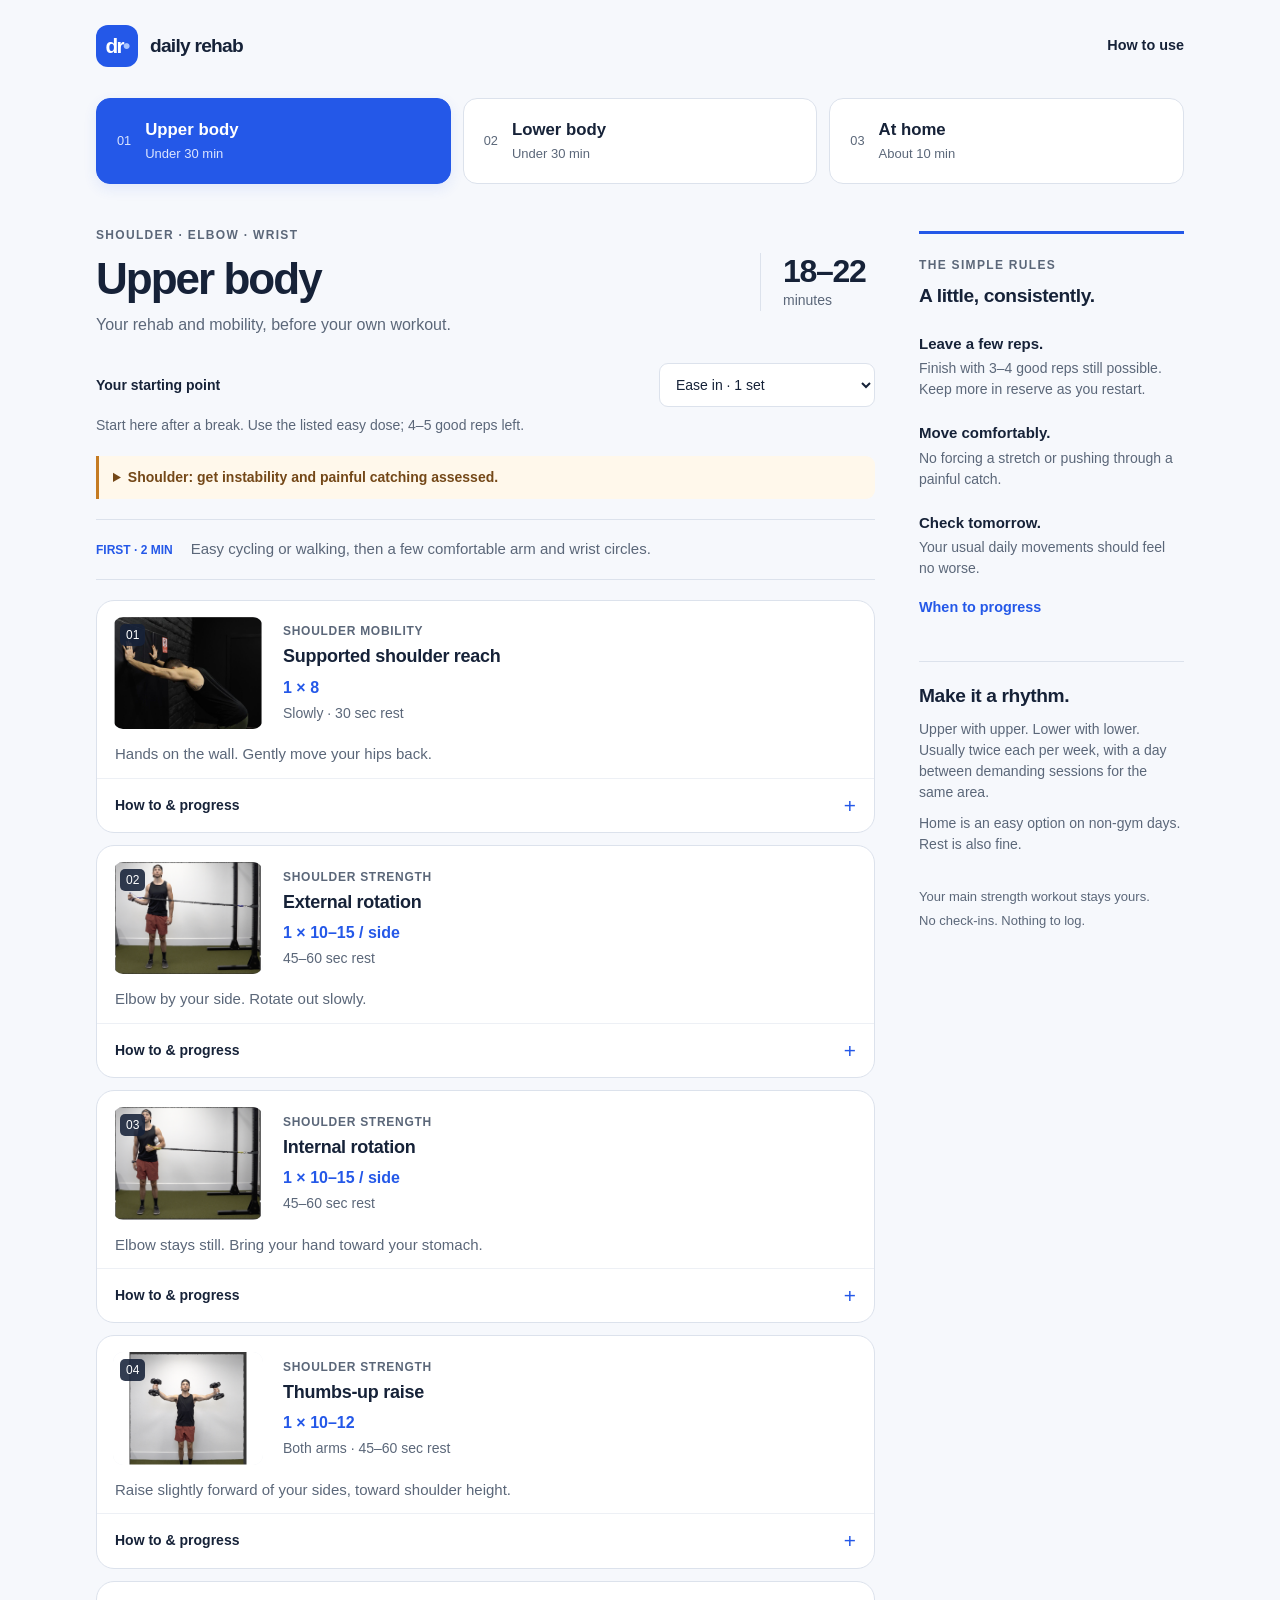
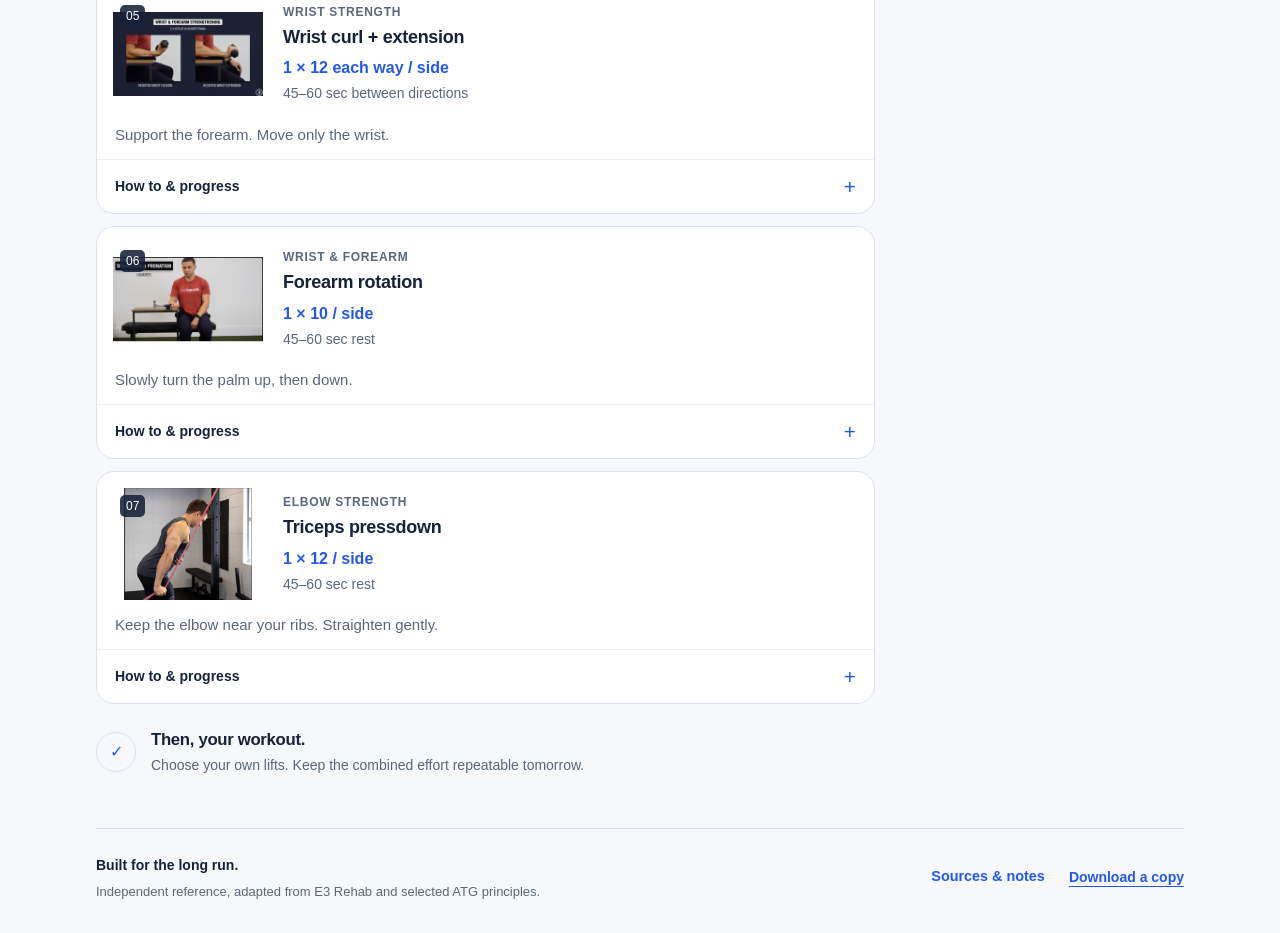
==== index.html @ 9c85799b "Create Daily Rehab exercise reference" ====
<!doctype html>
<html lang="en">
<head>
  <meta charset="utf-8">
  <meta name="viewport" content="width=device-width, initial-scale=1">
  <meta name="theme-color" content="#2458e8">
  <meta name="description" content="Simple upper-body, lower-body and home rehab routines. Exercise demonstrations, gentle starting options and clear progressions.">
  <meta name="robots" content="noindex, nofollow">
  <title>Daily Rehab — strength & mobility</title>
  <link rel="icon" type="image/svg+xml" href="data:image/svg+xml,%3Csvg xmlns='http://www.w3.org/2000/svg' viewBox='0 0 64 64'%3E%3Crect width='64' height='64' rx='16' fill='%232458e8'/%3E%3Cpath d='M16 40h10V26h12V16h10M16 48h32' fill='none' stroke='white' stroke-width='6' stroke-linejoin='round'/%3E%3C/svg%3E">
  <link rel="stylesheet" href="styles.css">
  <script src="content.js" defer></script>
  <script src="app.js" defer></script>
</head>
<body>
  <a class="skip" href="#routine">Skip to exercises</a>
  <header class="site-header"><a class="brand" href="#upper" aria-label="Daily Rehab home"><span class="brand-icon" aria-hidden="true">dr<span>•</span></span>daily rehab</a><button class="text-button" id="guide-button">How to use</button></header>
  <main class="shell">
    <nav class="routine-nav" aria-label="Choose your routine">
      <button data-routine="upper" aria-pressed="true"><span class="nav-index">01</span><span>Upper body</span><span class="nav-time">Under 30 min</span></button>
      <button data-routine="lower" aria-pressed="false"><span class="nav-index">02</span><span>Lower body</span><span class="nav-time">Under 30 min</span></button>
      <button data-routine="home" aria-pressed="false"><span class="nav-index">03</span><span>At home</span><span class="nav-time">About 10 min</span></button>
    </nav>
    <div class="page-grid">
      <section id="routine" aria-labelledby="routine-title" tabindex="-1">
        <div class="routine-heading"><div><p class="eyebrow" id="routine-focus">SHOULDER · ELBOW · WRIST</p><h1 id="routine-title">Upper body</h1><p id="routine-intro">Your rehab and mobility, before your own workout.</p></div><div class="time-block"><strong id="routine-time">18–22</strong><span>minutes</span></div></div>
        <div class="level-row"><label for="level">Your starting point</label><select id="level"><option value="start">Ease in · 1 set</option><option value="build">Build · selected 2nd sets</option></select></div>
        <p class="level-description" id="level-description"></p>
        <div id="attention" class="attention"></div>
        <div class="prep"><span class="prep-label">FIRST · 2 MIN</span><p id="prep-copy"></p></div>
        <div id="exercise-list" class="exercise-list" aria-live="polite"></div>
        <div class="finish"><span class="finish-mark" aria-hidden="true">✓</span><div><h2 id="finish-title">Then, your workout.</h2><p id="finish-copy">Choose your own lifts. Keep the combined effort repeatable tomorrow.</p></div></div>
      </section>
      <aside class="side-panel">
        <section class="rule-card"><p class="eyebrow">THE SIMPLE RULES</p><h2>A little, consistently.</h2><ul><li><strong>Leave a few reps.</strong><span>Finish with 3–4 good reps still possible. Keep more in reserve as you restart.</span></li><li><strong>Move comfortably.</strong><span>No forcing a stretch or pushing through a painful catch.</span></li><li><strong>Check tomorrow.</strong><span>Your usual daily movements should feel no worse.</span></li></ul><button class="text-button inline-link" id="progress-button">When to progress</button></section>
        <section class="week-card"><h2>Make it a rhythm.</h2><p>Upper with upper. Lower with lower. Usually twice each per week, with a day between demanding sessions for the same area.</p><p class="muted">Home is an easy option on non-gym days. Rest is also fine.</p></section>
        <p class="side-note">Your main strength workout stays yours.<br>No check-ins. Nothing to log.</p>
      </aside>
    </div>
    <footer><div><strong>Built for the long run.</strong><p>Independent reference, adapted from E3 Rehab and selected ATG principles.</p></div><div class="footer-links"><button class="text-button" id="sources-button">Sources & notes</button><a href="daily-rehab.zip" download>Download a copy</a></div></footer>
  </main>
  <dialog id="info-dialog" aria-labelledby="dialog-title"><div class="dialog-top"><h2 id="dialog-title"></h2><button class="close-button" aria-label="Close" id="close-dialog">×</button></div><div id="dialog-body"></div></dialog>
  <noscript><p class="noscript">Enable JavaScript to choose a routine and view exercise instructions. This site does not store personal data.</p></noscript>
</body>
</html>
---- styles.css ----
:root{--ink:#162238;--muted:#5b6779;--blue:#2458e8;--blue-dark:#1643bd;--blue-light:#eef3ff;--line:#dce2ec;--paper:#fff;--ground:#f6f8fc;--radius:18px;font-family:Inter,ui-sans-serif,-apple-system,BlinkMacSystemFont,"Segoe UI",sans-serif;color:var(--ink);font-size:16px;line-height:1.5;background:var(--ground);font-synthesis:none}*{box-sizing:border-box}body{margin:0}button,select{font:inherit}button,a,select{-webkit-tap-highlight-color:transparent}button{cursor:pointer}a{color:var(--blue);text-underline-offset:4px}button:focus-visible,a:focus-visible,select:focus-visible,summary:focus-visible{outline:3px solid #ee9815;outline-offset:4px}button{color:inherit}h1,h2,h3,p{margin:0}h1{font-size:2.75rem;line-height:1.12;letter-spacing:-.045em;font-weight:730}h2{font-size:1.2rem;line-height:1.3;letter-spacing:-.02em}h3{font-size:1.125rem;line-height:1.35;letter-spacing:-.015em}p{color:var(--muted)}.skip{position:absolute;left:12px;top:-100px;background:white;padding:12px;z-index:10}.skip:focus{top:12px}.site-header{max-width:1160px;margin:0 auto;height:92px;padding:0 36px;display:flex;align-items:center;justify-content:space-between}.brand{display:flex;align-items:center;gap:12px;text-decoration:none;color:var(--ink);font-size:1.2rem;font-weight:750;letter-spacing:-.04em}.brand-icon{display:inline-flex;align-items:center;justify-content:center;background:var(--blue);color:white;width:42px;height:42px;border-radius:12px;font-size:1.3rem;letter-spacing:-.08em}.brand-icon span{color:#a9c5ff}.text-button{background:none;border:0;padding:10px 0;min-height:44px;font-weight:600;font-size:.9rem}.shell{max-width:1160px;margin:auto;padding:0 36px}.routine-nav{display:grid;grid-template-columns:repeat(3,1fr);gap:12px;margin:6px 0 42px}.routine-nav button{background:white;border:1px solid var(--line);border-radius:14px;padding:18px 20px;display:grid;grid-template-columns:auto 1fr;column-gap:14px;text-align:left;transition:background .15s,border-color .15s;font-weight:650;font-size:1.05rem;min-height:86px}.routine-nav button:hover{border-color:#9cafdb}.routine-nav button[aria-pressed=true]{background:var(--blue);border-color:var(--blue);color:white;box-shadow:0 5px 14px #2458e819}.nav-index{grid-row:span 2;font-size:.8rem;font-weight:500;align-self:center;color:var(--muted)}.nav-time{font-size:.8rem;color:var(--muted);font-weight:400}.routine-nav button[aria-pressed=true] .nav-time,.routine-nav button[aria-pressed=true] .nav-index{color:#dbe5ff}.page-grid{display:grid;grid-template-columns:minmax(0,1fr) 265px;gap:44px}.routine-heading{display:flex;align-items:center;justify-content:space-between;gap:20px;margin-bottom:26px}.eyebrow{font-size:.75rem;font-weight:700;letter-spacing:.11em;color:var(--muted);margin-bottom:10px}.routine-heading h1{margin-bottom:10px}.routine-heading p:not(.eyebrow){font-size:1rem;max-width:380px}.time-block{border-left:1px solid var(--line);padding-left:22px;min-width:115px;display:flex;flex-direction:column}.time-block strong{font-size:2rem;line-height:1.15;letter-spacing:-.04em;font-variant-numeric:tabular-nums;white-space:nowrap}.time-block span{font-size:.875rem;color:var(--muted)}.level-row{display:flex;justify-content:space-between;align-items:center;gap:15px}.level-row label{font-size:.875rem;font-weight:600}select{border:1px solid var(--line);border-radius:9px;padding:10px 30px 10px 12px;min-height:44px;background:white;color:var(--ink);font-size:.875rem;max-width:100%}.level-description{font-size:.875rem;margin:8px 0 20px;min-height:21px}.attention{border-left:3px solid #c57b22;padding:11px 14px;background:#fff8eb;border-radius:0 9px 9px 0;margin-bottom:20px;font-size:.875rem;color:#744818}.attention:empty{display:none}.attention details summary{font-weight:600}.attention details p{color:#744818;margin-top:9px}.attention a{color:#744818}.prep{display:flex;gap:18px;padding:18px 0;border-top:1px solid var(--line);border-bottom:1px solid var(--line);margin-bottom:20px;align-items:flex-start}.prep-label{font-size:.75rem;color:var(--blue);font-weight:750;white-space:nowrap;padding-top:3px}.prep p{font-size:.9375rem}.exercise-list{display:flex;flex-direction:column;gap:12px}.exercise{background:white;border:1px solid var(--line);border-radius:var(--radius);overflow:hidden}.exercise-top{display:grid;grid-template-columns:150px 1fr;gap:20px;padding:16px 18px 14px 16px;align-items:center}.exercise-photo{position:relative;background:#eef1f6;border-radius:10px;overflow:hidden;aspect-ratio:4/3;display:flex;align-items:center;justify-content:center}.exercise-photo img{width:100%;height:100%;object-fit:contain;background:white;display:block}.exercise-number{position:absolute;left:7px;top:7px;background:#162238df;color:white;border-radius:5px;padding:2px 6px;font-size:.75rem;font-variant-numeric:tabular-nums}.exercise-category{font-size:.75rem;letter-spacing:.06em;text-transform:uppercase;font-weight:650;color:var(--muted);margin-bottom:4px}.dose{margin-top:7px;font-size:1rem;font-weight:680;color:var(--blue)}.exercise-meta{font-size:.8125rem;color:var(--muted);margin-top:3px}.exercise-cue{margin:0 18px 12px;font-size:.9375rem;color:var(--muted)}.exercise details{border-top:1px solid #edf0f5}.exercise summary{list-style:none;display:flex;align-items:center;justify-content:space-between;gap:12px;padding:11px 18px;cursor:pointer;font-size:.875rem;font-weight:600;min-height:46px}.exercise summary::-webkit-details-marker{display:none}.exercise summary::after{content:"+";font-size:1.3rem;color:var(--blue);font-weight:400}.exercise details[open] summary::after{content:"−"}.exercise-detail{padding:0 18px 18px}.detail-grid{display:grid;gap:12px}.detail-grid p{font-size:.9375rem}.detail-grid strong{color:var(--ink);display:block;margin-bottom:2px;font-size:.875rem}.demo-large{width:100%;max-height:420px;object-fit:contain;border:1px solid var(--line);border-radius:10px;margin:12px 0;background:white}.source-link{display:inline-flex;align-items:center;min-height:44px;font-size:.875rem;margin-top:10px}.visual-note{font-size:.8125rem!important;margin-top:7px}.side-panel{padding-top:5px}.rule-card{border-top:3px solid var(--blue);padding:22px 0}.rule-card ul{list-style:none;margin:24px 0 6px;padding:0;display:grid;gap:22px}.rule-card li strong{font-size:.9375rem;display:block;margin-bottom:3px}.rule-card li span{color:var(--muted);font-size:.875rem;display:block}.inline-link{color:var(--blue)}.week-card{margin-top:10px;border-top:1px solid var(--line);padding-top:22px}.week-card p{font-size:.875rem;margin-top:10px}.side-note{font-size:.8125rem;margin-top:30px;line-height:1.8}.finish{display:flex;gap:15px;align-items:center;padding:25px 0 0}.finish-mark{border:1px solid var(--line);border-radius:50%;width:40px;height:40px;display:grid;place-items:center;flex:none;color:var(--blue)}.finish h2{font-size:1.05rem;margin-bottom:4px}.finish p{font-size:.875rem}.muted{color:var(--muted)}footer{border-top:1px solid var(--line);margin:52px 0 0;padding:24px 0 32px;display:flex;justify-content:space-between;align-items:center;gap:25px}footer strong{font-size:.875rem}footer p{font-size:.8125rem;margin-top:5px;max-width:460px}.footer-links{display:flex;gap:24px;align-items:center;flex-shrink:0}.footer-links a{font-size:.875rem;min-height:44px;display:flex;align-items:center;font-weight:600}.footer-links button{color:var(--blue)}dialog{border:0;border-radius:20px;max-width:630px;width:calc(100% - 32px);padding:26px;max-height:85dvh;box-shadow:0 20px 90px #14213b44;color:var(--ink)}dialog::backdrop{background:#101d38aa;backdrop-filter:blur(3px)}.dialog-top{display:flex;justify-content:space-between;align-items:center;gap:20px;margin-bottom:18px}.dialog-top h2{font-size:1.5rem}.close-button{font-size:1.6rem;width:44px;height:44px;flex:none;background:var(--ground);border:0;border-radius:50%}#dialog-body h3{margin:24px 0 8px}#dialog-body p,#dialog-body li{font-size:1rem;line-height:1.65;color:var(--muted)}#dialog-body ol,#dialog-body ul{padding-left:23px}#dialog-body li{margin:8px 0}#dialog-body a{overflow-wrap:anywhere}.phase{border-left:2px solid var(--line);padding:0 0 22px 20px}.phase:last-of-type{padding-bottom:0}.phase span{font-size:.8rem;color:var(--blue);font-weight:700}.phase h3{margin:3px 0 6px!important}.noscript{max-width:600px;margin:30px auto;padding:20px;color:var(--ink)}
@media(max-width:900px){.page-grid{grid-template-columns:minmax(0,1fr) 220px;gap:28px}.shell,.site-header{padding-left:24px;padding-right:24px}.exercise-top{grid-template-columns:122px 1fr;gap:15px}.routine-nav button{padding:16px}.time-block{min-width:100px;padding-left:16px}.time-block strong{font-size:1.8rem}footer{align-items:flex-start;flex-direction:column;gap:8px}}
@media(max-width:700px){.site-header{height:78px;padding:0 18px}.shell{padding:0 18px}.brand{font-size:1.1rem}.brand-icon{width:36px;height:36px;font-size:1.15rem;border-radius:10px}.routine-nav{gap:7px;margin:4px 0 30px}.routine-nav button{padding:13px 10px;display:flex;flex-direction:column;gap:4px;min-height:83px;font-size:.9375rem;border-radius:12px;text-align:center;align-items:center;justify-content:center}.nav-index{display:none}.nav-time{font-size:.75rem}.page-grid{display:block}.routine-heading{margin-bottom:23px;gap:12px}.routine-heading h1{font-size:2.2rem}.eyebrow{font-size:.7rem;letter-spacing:.09em}.routine-heading p:not(.eyebrow){font-size:.9375rem;max-width:250px}.time-block{min-width:90px;padding-left:14px}.time-block strong{font-size:1.65rem}.time-block span{font-size:.8125rem}.level-row{gap:8px}.level-row label{font-size:.8125rem}.level-row select{font-size:.8125rem;padding-left:10px}.level-description{font-size:.8125rem}.attention{font-size:.875rem}.prep{gap:13px;padding:15px 0}.prep p{font-size:.875rem}.exercise-top{grid-template-columns:112px 1fr;gap:13px;padding:13px 13px 12px}.exercise-category{font-size:.7rem}.exercise-top h3{font-size:1.05rem}.dose{font-size:.9375rem}.exercise-meta{font-size:.8125rem}.exercise-cue{margin:0 14px 11px;font-size:.875rem}.exercise summary{padding:11px 14px}.exercise-detail{padding:0 14px 15px}.exercise-number{font-size:.7rem}.side-panel{margin-top:36px}.rule-card{padding:20px 0}.rule-card ul{gap:16px;margin-top:18px}.rule-card li span,.week-card p{font-size:.9375rem}.rule-card h2{font-size:1.2rem}.week-card{margin-top:0}.side-note{margin-top:18px}.finish{padding-top:22px}footer{margin-top:30px;padding-bottom:25px}.footer-links{gap:24px}dialog{padding:20px}.dialog-top h2{font-size:1.3rem}}
@media(max-width:370px){.shell,.site-header{padding-left:12px;padding-right:12px}.exercise-top{grid-template-columns:96px 1fr;gap:11px}.level-row{align-items:flex-start;flex-direction:column}.routine-nav button{font-size:.875rem}.nav-time{font-size:.7rem}.time-block{min-width:80px}.routine-heading h1{font-size:2rem}}
@media(prefers-reduced-motion:reduce){*{scroll-behavior:auto!important;transition:none!important}}@media print{body{background:white}.site-header,.routine-nav,.level-row,.side-panel,footer,.attention,dialog{display:none}.shell{max-width:none;padding:0}.page-grid{display:block}.exercise{break-inside:avoid}.exercise summary{display:none}.exercise-list{gap:10px}.time-block{display:none}}

[hidden]{display:none!important}.demo-photo{display:block;width:100%;height:100%;overflow:hidden;background:white}.demo-photo-large{display:block;width:100%;height:300px;overflow:hidden;background:white;border:1px solid var(--line);border-radius:10px;margin:12px 0}.image-credit{margin-left:16px;font-size:.8125rem}.exercise-category{font-size:.75rem}.level-description{font-size:.875rem}.nav-time{font-size:.8125rem}@media(min-width:701px){.exercise-meta{font-size:.875rem}}
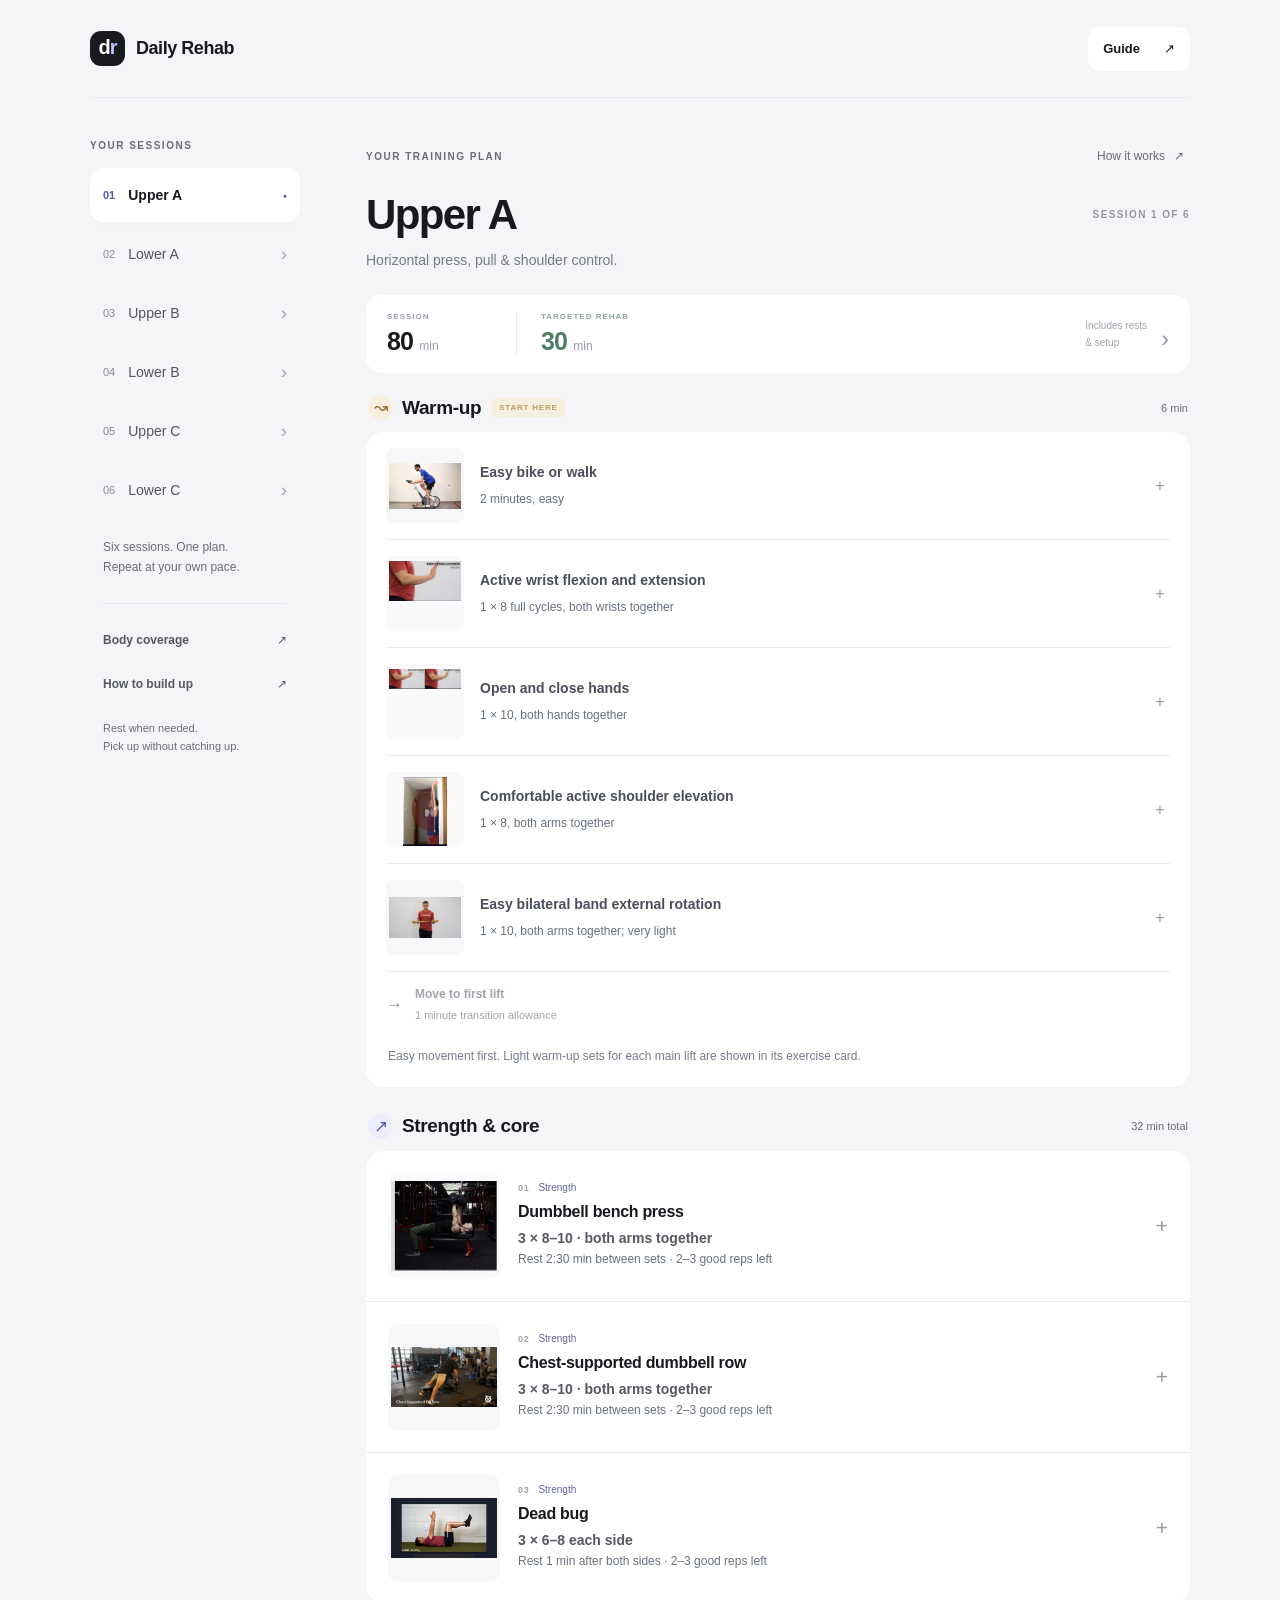
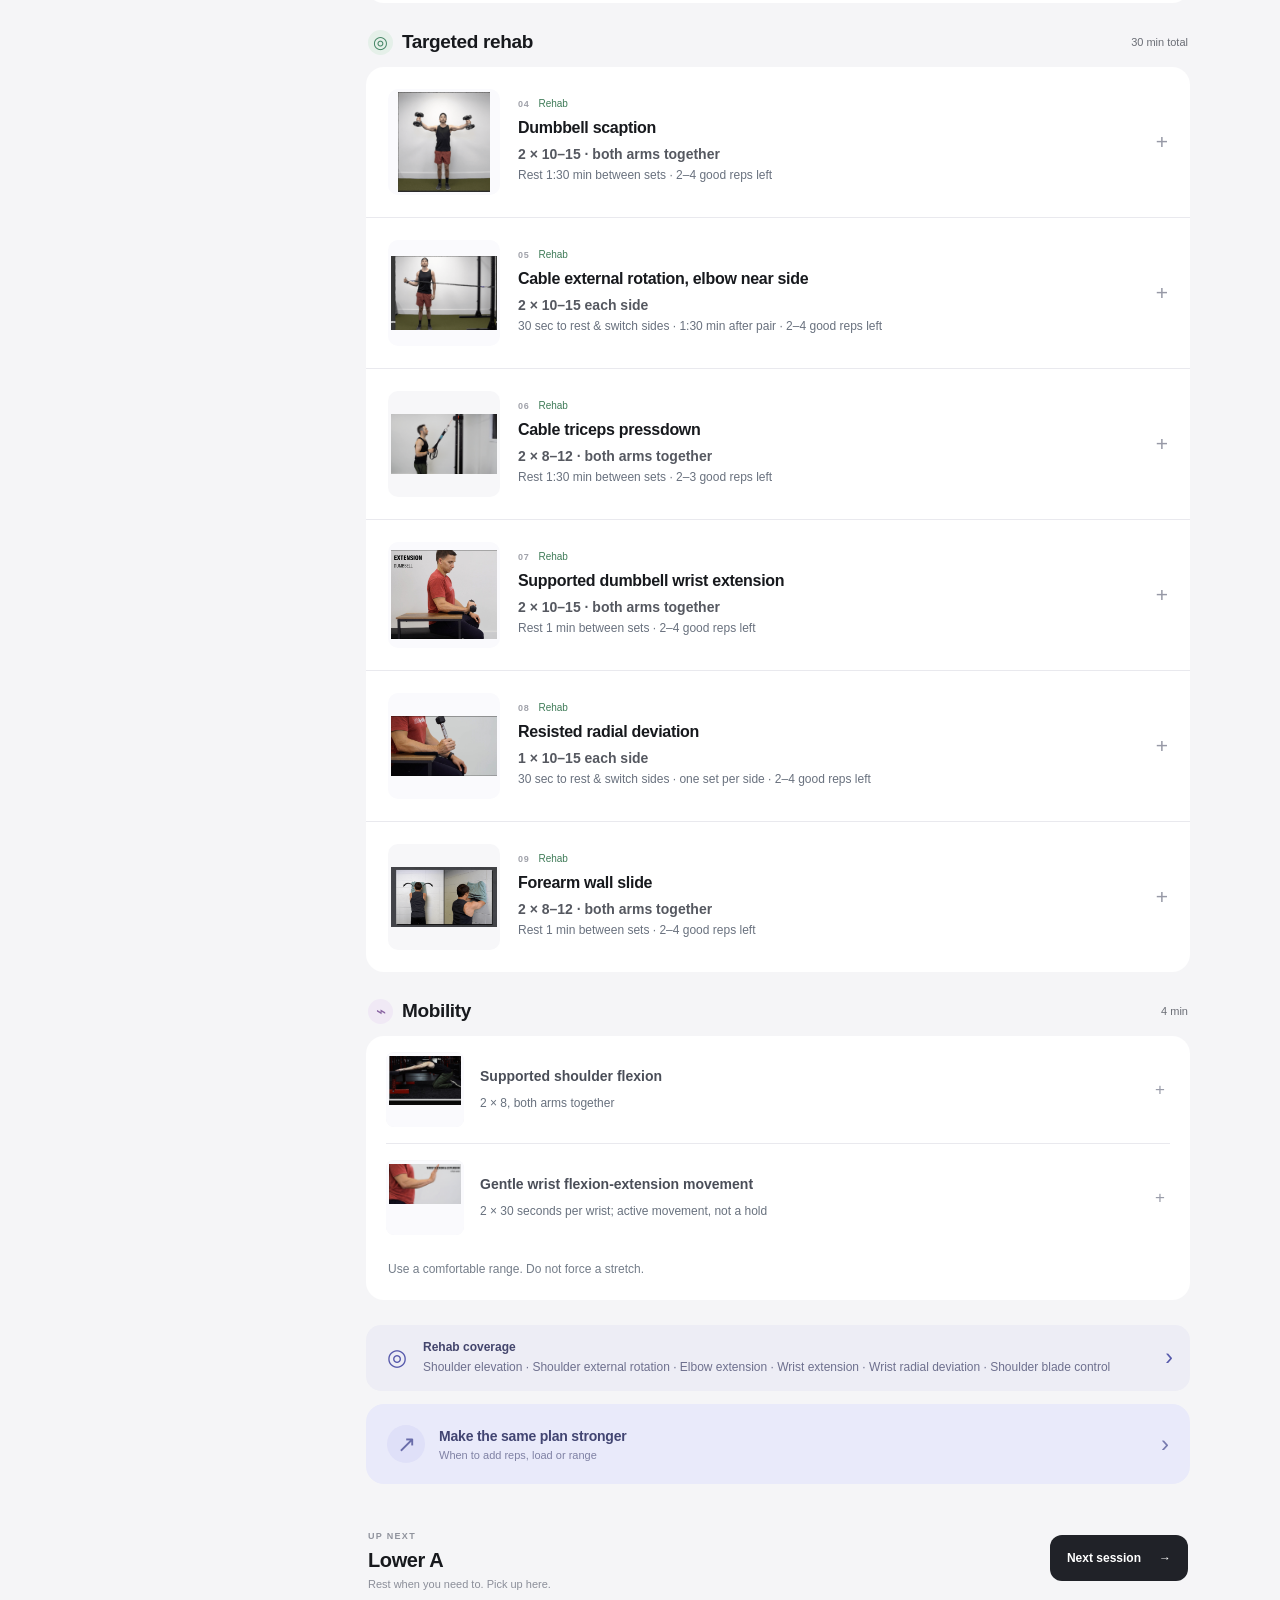
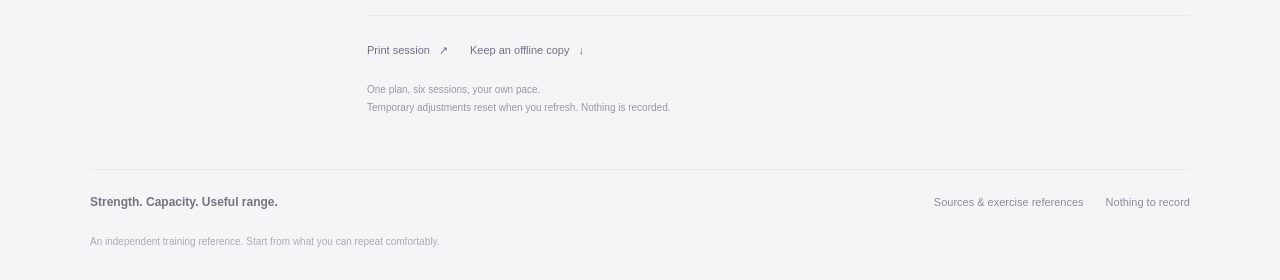
==== commit feb2ff6e: "Build six-session strength, rehab and mobility reference" ====
--- a/index.html
+++ b/index.html
@@ -3,43 +3,149 @@
 <head>
   <meta charset="utf-8">
   <meta name="viewport" content="width=device-width, initial-scale=1">
-  <meta name="theme-color" content="#2458e8">
-  <meta name="description" content="Simple upper-body, lower-body and home rehab routines. Exercise demonstrations, gentle starting options and clear progressions.">
-  <meta name="robots" content="noindex, nofollow">
-  <title>Daily Rehab — strength & mobility</title>
-  <link rel="icon" type="image/svg+xml" href="data:image/svg+xml,%3Csvg xmlns='http://www.w3.org/2000/svg' viewBox='0 0 64 64'%3E%3Crect width='64' height='64' rx='16' fill='%232458e8'/%3E%3Cpath d='M16 40h10V26h12V16h10M16 48h32' fill='none' stroke='white' stroke-width='6' stroke-linejoin='round'/%3E%3C/svg%3E">
+  <meta name="theme-color" content="#f5f5f7">
+  <meta name="robots" content="noindex,nofollow">
+  <meta name="description" content="A six-session strength, rehab and mobility reference. Choose a session and build capacity at your own pace.">
+  <title>Daily Rehab · Strength, capacity & mobility</title>
   <link rel="stylesheet" href="styles.css">
-  <script src="content.js" defer></script>
+  <link rel="icon" href="data:image/svg+xml,%3Csvg xmlns='http://www.w3.org/2000/svg' viewBox='0 0 32 32'%3E%3Crect width='32' height='32' rx='7' fill='%231d5d4a'/%3E%3Cpath d='M8 24v-8m8 8V10m8 14V5' stroke='%23f4f3ee' stroke-width='4'/%3E%3C/svg%3E">
+  <script src="data.js" defer></script>
   <script src="app.js" defer></script>
 </head>
 <body>
-  <a class="skip" href="#routine">Skip to exercises</a>
-  <header class="site-header"><a class="brand" href="#upper" aria-label="Daily Rehab home"><span class="brand-icon" aria-hidden="true">dr<span>•</span></span>daily rehab</a><button class="text-button" id="guide-button">How to use</button></header>
-  <main class="shell">
-    <nav class="routine-nav" aria-label="Choose your routine">
-      <button data-routine="upper" aria-pressed="true"><span class="nav-index">01</span><span>Upper body</span><span class="nav-time">Under 30 min</span></button>
-      <button data-routine="lower" aria-pressed="false"><span class="nav-index">02</span><span>Lower body</span><span class="nav-time">Under 30 min</span></button>
-      <button data-routine="home" aria-pressed="false"><span class="nav-index">03</span><span>At home</span><span class="nav-time">About 10 min</span></button>
-    </nav>
-    <div class="page-grid">
-      <section id="routine" aria-labelledby="routine-title" tabindex="-1">
-        <div class="routine-heading"><div><p class="eyebrow" id="routine-focus">SHOULDER · ELBOW · WRIST</p><h1 id="routine-title">Upper body</h1><p id="routine-intro">Your rehab and mobility, before your own workout.</p></div><div class="time-block"><strong id="routine-time">18–22</strong><span>minutes</span></div></div>
-        <div class="level-row"><label for="level">Your starting point</label><select id="level"><option value="start">Ease in · 1 set</option><option value="build">Build · selected 2nd sets</option></select></div>
-        <p class="level-description" id="level-description"></p>
-        <div id="attention" class="attention"></div>
-        <div class="prep"><span class="prep-label">FIRST · 2 MIN</span><p id="prep-copy"></p></div>
-        <div id="exercise-list" class="exercise-list" aria-live="polite"></div>
-        <div class="finish"><span class="finish-mark" aria-hidden="true">✓</span><div><h2 id="finish-title">Then, your workout.</h2><p id="finish-copy">Choose your own lifts. Keep the combined effort repeatable tomorrow.</p></div></div>
-      </section>
-      <aside class="side-panel">
-        <section class="rule-card"><p class="eyebrow">THE SIMPLE RULES</p><h2>A little, consistently.</h2><ul><li><strong>Leave a few reps.</strong><span>Finish with 3–4 good reps still possible. Keep more in reserve as you restart.</span></li><li><strong>Move comfortably.</strong><span>No forcing a stretch or pushing through a painful catch.</span></li><li><strong>Check tomorrow.</strong><span>Your usual daily movements should feel no worse.</span></li></ul><button class="text-button inline-link" id="progress-button">When to progress</button></section>
-        <section class="week-card"><h2>Make it a rhythm.</h2><p>Upper with upper. Lower with lower. Usually twice each per week, with a day between demanding sessions for the same area.</p><p class="muted">Home is an easy option on non-gym days. Rest is also fine.</p></section>
-        <p class="side-note">Your main strength workout stays yours.<br>No check-ins. Nothing to log.</p>
-      </aside>
-    </div>
-    <footer><div><strong>Built for the long run.</strong><p>Independent reference, adapted from E3 Rehab and selected ATG principles.</p></div><div class="footer-links"><button class="text-button" id="sources-button">Sources & notes</button><a href="daily-rehab.zip" download>Download a copy</a></div></footer>
-  </main>
-  <dialog id="info-dialog" aria-labelledby="dialog-title"><div class="dialog-top"><h2 id="dialog-title"></h2><button class="close-button" aria-label="Close" id="close-dialog">×</button></div><div id="dialog-body"></div></dialog>
-  <noscript><p class="noscript">Enable JavaScript to choose a routine and view exercise instructions. This site does not store personal data.</p></noscript>
+  <a class="skip-link" href="#session" data-action="skip">Skip to session</a>
+  <header class="site-header">
+    <a class="wordmark" href="#upper-a" data-action="day" data-id="upper-a" aria-label="Daily Rehab, Upper A"><span class="brand-mark" aria-hidden="true">d<span>r</span></span>Daily Rehab</a>
+    <button class="quiet-button guide-trigger" data-action="guide">Guide <span aria-hidden="true">↗</span></button>
+  </header>
+  <div class="workspace">
+    <aside class="cycle-rail" aria-label="Rolling session sequence">
+      <p class="eyebrow">YOUR SESSIONS</p>
+      <nav id="desktop-days" aria-label="Choose a session"></nav>
+      <p class="rail-note">Six sessions. One plan.<br>Repeat at your own pace.</p>
+      <div class="rail-rule"></div>
+      <button class="rail-link" data-action="coverage">Body coverage <span aria-hidden="true">↗</span></button><button class="rail-link" data-action="progression">How to build up <span aria-hidden="true">↗</span></button>
+      <p class="rail-small">Rest when needed.<br>Pick up without catching up.</p>
+    </aside>
+    <main id="session" tabindex="-1" aria-label="Selected session">
+      <!-- GENERATED_STATIC_START -->
+<noscript><p class="fallback">JavaScript is off. Choose a complete session: <a href="upper-a.html">Upper A</a> · <a href="lower-a.html">Lower A</a> · <a href="upper-b.html">Upper B</a> · <a href="lower-b.html">Lower B</a> · <a href="upper-c.html">Upper C</a> · <a href="lower-c.html">Lower C</a></p></noscript><div class="fallback"><p class="eyebrow">Your complete session</p>
+<h1>Upper A</h1><p>Follow the sequence at your own pace. Choose manageable loads and comfortable ranges; leave the prescribed good repetitions in reserve.</p>
+<h2>Warm up</h2><ol>
+<li><h3>Easy bike or walk</h3>
+<p><strong>2 minutes, easy</strong></p><figure class="demo reference-photo"><img src="assets/support/body-positioning-1.jpg" alt="Easy pedalling on a stationary bike." loading="lazy" style="max-width:100%;max-height:420px;object-fit:contain"><figcaption>Keep this conversational and easy; adjust the bike to your comfort. <a href="https://www.hss.edu/health-library/move-better/set-up-exercise-bike" target="_blank" rel="noopener noreferrer">Photo: Hospital for Special Surgery ↗</a></figcaption></figure>
+<ul><li>Move easily enough to talk normally.</li></ul><p>Keep this easy. Stop a movement that produces pain, catching, apprehension or loss of control; do not force end range.</p>
+<p><a href="https://www.orthoinfo.org/recovery/hip-conditioning-program/" target="_blank" rel="noopener noreferrer">Technique guide ↗</a></p>
+</li>
+<li><h3>Active wrist flexion and extension</h3>
+<p><strong>1 × 8 full cycles, both wrists together</strong></p><figure class="demo reference-photo"><span class="photo-frame"><span class="photo-crop" style="aspect-ratio:1.7997256515775033"><img src="assets/support/active-wrist.jpg" alt="Unloaded wrist movement with an open hand." loading="lazy" style="width:203.2520325203252%;height:205.76131687242798%;left:-102.23577235772358%;top:-1.02880658436214%"></span></span><figcaption>Gently bend and straighten the wrist. Add slow palm-up/palm-down cycles for the home option. <a href="https://e3rehab.com/wrist-pain-rehab/" target="_blank" rel="noopener noreferrer">Photo: E3 Rehab ↗</a></figcaption></figure>
+<ul><li>Support forearms; move both wrists gently up and down.</li></ul><p>Keep this easy. Stop a movement that produces pain, catching, apprehension or loss of control; do not force end range.</p>
+<p><a href="https://www.leedsth.nhs.uk/patients/resources/the-hand-and-wrist/" target="_blank" rel="noopener noreferrer">Technique guide ↗</a></p>
+</li>
+<li><h3>Open and close hands</h3>
+<p><strong>1 × 10, both hands together</strong></p><figure class="demo reference-photo"><span class="photo-frame"><span class="photo-crop" style="aspect-ratio:3.6213991769547325"><img src="assets/support/active-wrist.jpg" alt="Closed-fist and open-hand positions." loading="lazy" style="width:101.01010101010101%;height:205.76131687242798%;left:-0.5050505050505051%;top:-1.02880658436214%"></span></span><figcaption>Open and close gently; keep the wrist comfortable. <a href="https://e3rehab.com/wrist-pain-rehab/" target="_blank" rel="noopener noreferrer">Photo: E3 Rehab ↗</a></figcaption></figure>
+<ul><li>Open and close gently; do not squeeze maximally.</li></ul><p>Keep this easy. Stop a movement that produces pain, catching, apprehension or loss of control; do not force end range.</p>
+<p><a href="https://www.leedsth.nhs.uk/patients/resources/the-hand-and-wrist/" target="_blank" rel="noopener noreferrer">Technique guide ↗</a></p>
+</li>
+<li><h3>Comfortable active shoulder elevation</h3>
+<p><strong>1 × 8, both arms together</strong></p><figure class="demo reference-photo"><span class="photo-frame"><span class="photo-crop" style="aspect-ratio:0.6514657980456026"><img src="assets/support/C1306.00_02_54_06.Still018-1024x576.jpg" alt="Active shoulder elevation demonstrated from the side." loading="lazy" style="width:444.44444444444446%;height:162.86644951140065%;left:-5.333333333333333%;top:-28.827361563517915%"></span></span><figcaption>Raise only through your comfortable arc; reaching the photographed endpoint is not required. <a href="https://e3rehab.com/shoulder-range-of-motion/" target="_blank" rel="noopener noreferrer">Photo: E3 Rehab ↗</a></figcaption></figure>
+<ul><li>Raise arms in a comfortable direction; stop before a painful catch.</li></ul><p>Keep this easy. Stop a movement that produces pain, catching, apprehension or loss of control; do not force end range.</p>
+<p><a href="https://www.youtube.com/watch?v=b7yQwf-K7z0" target="_blank" rel="noopener noreferrer">Technique guide ↗</a></p>
+</li>
+<li><h3>Easy bilateral band external rotation</h3>
+<p><strong>1 × 10, both arms together; very light</strong></p><figure class="demo reference-photo"><img src="assets/upper/vimeo-861881942.webp" alt="Bilateral external rotation using a loop band between the hands." loading="lazy" style="max-width:100%;max-height:420px;object-fit:contain"><figcaption>Keep elbows near the ribs and use very light tension. <a href="https://vimeo.com/861881942" target="_blank" rel="noopener noreferrer">Photo: E3 Rehab ↗</a></figcaption></figure>
+<ul><li>Elbows near the sides; rotate both forearms outward together.</li><li>Do not twist the trunk or chase band tension.</li></ul><p>Keep this easy. Stop a movement that produces pain, catching, apprehension or loss of control; do not force end range.</p>
+<p><a href="https://www.youtube.com/watch?v=mO8YJAxVG2M" target="_blank" rel="noopener noreferrer">Technique guide ↗</a></p>
+</li>
+<li><h3>Move to first lift</h3>
+<p><strong>1 minute transition allowance</strong></p>
+<ul><li>Set up the first exercise; this is not another working set.</li></ul><p>Keep this easy. Stop a movement that produces pain, catching, apprehension or loss of control; do not force end range.</p>
+</li>
+</ol>
+<h2>Strength & targeted rehab</h2><ol>
+<li class="fallback-exercise"><h3>Dumbbell bench press</h3><p>Strength · bilateral simultaneous; both arms together</p>
+<p>Rest: 150 seconds between sets.</p>
+<p>Light rehearsal sets first:</p><ol><li>8 reps; rest 45 seconds afterward.</li><li>5 reps; rest 60 seconds afterward.</li><li>3 reps; rest 90 seconds afterward.</li></ol>
+<p><strong>3 × 8–10 · 2–3 good reps left</strong></p><figure class="demo reference-photo"><span class="photo-frame"><span class="photo-crop" style="aspect-ratio:1.1725768321513002"><img src="assets/upper/bench-press.jpg" alt="Dumbbell bench press on a flat bench." loading="lazy" style="width:230.4147465437788%;height:151.9756838905775%;left:-117.05069124423963%;top:-14.893617021276595%"></span></span><figcaption>Flat bench press. Choose a comfortable grip and depth. <a href="https://e3rehab.com/acromioclavicular-joint-injury/" target="_blank" rel="noopener noreferrer">Photo: E3 Rehab ↗</a></figcaption></figure>
+<ul><li>Press both arms together with wrists stacked over elbows.</li><li>Lower only through a comfortable, controlled range.</li><li>Use lighter weights or the floor/machine swap if the setup provokes symptoms.</li></ul><p>Stop the provoking set for painful catching, slipping/giving way, or meaningful loss of normal arm function. Do not test through it; recurring or substantial features warrant qualified assessment before progressing the provoking movement.</p>
+<p><a href="https://e3rehab.com/acromioclavicular-joint-injury/" target="_blank" rel="noopener noreferrer">Technique guide ↗</a></p>
+</li>
+<li class="fallback-exercise"><h3>Chest-supported dumbbell row</h3><p>Strength · bilateral simultaneous; both arms together</p>
+<p>Rest: 150 seconds between sets.</p>
+<p>Light rehearsal sets first:</p><ol><li>6 reps; rest 60 seconds afterward.</li><li>3 reps; rest 90 seconds afterward.</li></ol>
+<p><strong>3 × 8–10 · 2–3 good reps left</strong></p><figure class="demo reference-photo"><img src="assets/upper/incline-row.jpeg" alt="Chest-supported dumbbell row on an incline bench." loading="lazy" style="max-width:100%;max-height:420px;object-fit:contain"><figcaption>Keep the chest supported while rowing both dumbbells. <a href="https://www.offtheleashlifestyle.com/training-videos/chest-supported-db-row" target="_blank" rel="noopener noreferrer">Photo: Off The Leash Lifestyle ↗</a></figcaption></figure>
+<ul><li>Rest chest on the incline bench and row both dumbbells together.</li><li>Let shoulder blades move; stop without driving elbows far behind the trunk.</li></ul><p>Stop the provoking set for painful catching, slipping/giving way, or meaningful loss of normal arm function. Do not test through it; recurring or substantial features warrant qualified assessment before progressing the provoking movement.</p>
+<p><a href="https://www.youtube.com/watch?v=fbV6EpgXIaw" target="_blank" rel="noopener noreferrer">Technique guide ↗</a></p>
+</li>
+<li class="fallback-exercise"><h3>Dead bug</h3><p>Strength · alternating repetitions within same exercise</p>
+<p>Rest: 60 seconds after both sides.</p>
+<p><strong>3 × 6–8 each side · 2–3 good reps left</strong></p><figure class="demo reference-photo"><img src="assets/upper/deadbug-easy.jpg" alt="Supine dead-bug starting position, knees bent and arms upright." loading="lazy" style="max-width:100%;max-height:420px;object-fit:contain"><figcaption>Move one heel at a time; use the shorter reach when prescribed. <a href="https://e3rehab.com/spondylolisthesis/" target="_blank" rel="noopener noreferrer">Photo: E3 Rehab ↗</a></figcaption></figure>
+<ul><li>Lie on your back and slowly reach one bent leg away at a time.</li><li>Keep arms comfortable; stop the reach before the back loses control.</li></ul><p>Stop for new or increasing joint/tendon-region pain, loss of control or altered everyday function. Repeat the last tolerable dose or reduce it; persistent or substantial recurrence warrants assessment.</p>
+<p><a href="https://www.youtube.com/watch?v=BZYaCzbP09M" target="_blank" rel="noopener noreferrer">Technique guide ↗</a></p>
+</li>
+<li class="fallback-exercise"><h3>Dumbbell scaption</h3><p>Rehab · bilateral simultaneous; both arms together</p>
+<p>Rest: 90 seconds between sets.</p>
+<p><strong>2 × 10–15 · 2–4 good reps left</strong></p><figure class="demo reference-photo"><span class="photo-frame"><span class="photo-crop" style="aspect-ratio:0.9236453201970444"><img src="assets/upper/scaption.png" alt="Dumbbell scaption with arms slightly forward of the sides." loading="lazy" style="width:333.33333333333337%;height:172.41379310344828%;left:-5.333333333333334%;top:-35.3448275862069%"></span></span><figcaption>Lift only through your comfortable arc. <a href="https://e3rehab.com/rotator-cuff-exercises/" target="_blank" rel="noopener noreferrer">Photo: E3 Rehab ↗</a></figcaption></figure>
+<ul><li>Raise both arms between straight ahead and sideways, with thumbs generally up.</li><li>Start with a comfortable shoulder-height or lower arc; no painful catch.</li></ul><p>Stop the provoking set for painful catching, slipping/giving way, or meaningful loss of normal arm function. Do not test through it; recurring or substantial features warrant qualified assessment before progressing the provoking movement.</p>
+<p><a href="https://www.youtube.com/watch?v=mO8YJAxVG2M" target="_blank" rel="noopener noreferrer">Technique guide ↗</a></p>
+</li>
+<li class="fallback-exercise"><h3>Cable external rotation, elbow near side</h3><p>Rehab · unilateral; both sides</p>
+<p>Rest: 30 seconds to rest and switch sides; 90 seconds after both sides.</p>
+<p><strong>2 × 10–15 each side · 2–4 good reps left</strong></p><figure class="demo reference-photo"><span class="photo-frame"><span class="photo-crop" style="aspect-ratio:1.43836836480228"><img src="assets/upper/cuff-external.png" alt="Anchored shoulder external rotation with elbow at the side." loading="lazy" style="width:154.7987616099071%;height:124.68827930174562%;left:-52.32198142414861%;top:-8.977556109725684%"></span></span><figcaption>Same rotation pattern; use a cable at elbow height and support the elbow if needed. <a href="https://e3rehab.com/rotator-cuff-exercises/" target="_blank" rel="noopener noreferrer">Photo: E3 Rehab ↗</a></figcaption></figure>
+<ul><li>Keep elbow near your side; rotate forearm outward against the cable.</li><li>Support with a towel if useful; do not turn the trunk.</li></ul><p>Stop the provoking set for painful catching, slipping/giving way, or meaningful loss of normal arm function. Do not test through it; recurring or substantial features warrant qualified assessment before progressing the provoking movement.</p>
+<p><a href="https://www.youtube.com/watch?v=mO8YJAxVG2M" target="_blank" rel="noopener noreferrer">Technique guide ↗</a></p>
+</li>
+<li class="fallback-exercise"><h3>Cable triceps pressdown</h3><p>Rehab · bilateral simultaneous; both arms together</p>
+<p>Rest: 90 seconds between sets.</p>
+<p><strong>2 × 8–12 · 2–3 good reps left</strong></p><figure class="demo reference-photo"><img src="assets/upper/vimeo-959227856.webp" alt="Standing cable triceps pressdown." loading="lazy" style="max-width:100%;max-height:420px;object-fit:contain"><figcaption>Keep upper arms near your sides and straighten the elbows. <a href="https://vimeo.com/959227856" target="_blank" rel="noopener noreferrer">Photo: E3 Rehab ↗</a></figcaption></figure>
+<ul><li>Keep upper arms near the sides and press the handle down with both arms.</li><li>Extend smoothly without snapping the elbows.</li></ul><p>Stop for new or increasing joint/tendon-region pain, loss of control or altered everyday function. Repeat the last tolerable dose or reduce it; persistent or substantial recurrence warrants assessment.</p>
+<p><a href="https://www.youtube.com/watch?v=7Q-VrNGgM2U" target="_blank" rel="noopener noreferrer">Technique guide ↗</a></p>
+</li>
+<li class="fallback-exercise"><h3>Supported dumbbell wrist extension</h3><p>Rehab · bilateral simultaneous; both arms together</p>
+<p>Rest: 60 seconds between sets.</p>
+<p><strong>2 × 10–15 · 2–4 good reps left</strong></p><figure class="demo reference-photo"><span class="photo-frame"><span class="photo-crop" style="aspect-ratio:1.1925011431184271"><img src="assets/upper/wrist-options.jpg" alt="Forearm-supported dumbbell wrist extension, palm down." loading="lazy" style="width:306.7484662576687%;height:205.76131687242798%;left:-0.920245398773006%;top:-103.70370370370371%"></span></span><figcaption>Support the forearm; lift the back of the hand. <a href="https://e3rehab.com/wrist-pain-rehab/" target="_blank" rel="noopener noreferrer">Photo: E3 Rehab ↗</a></figcaption></figure>
+<ul><li>Forearms supported.</li><li>Both wrists move together through a comfortable arc.</li></ul><p>Stop for new or increasing joint/tendon-region pain, loss of control or altered everyday function. Repeat the last tolerable dose or reduce it; persistent or substantial recurrence warrants assessment.</p>
+<p><a href="https://www.youtube.com/watch?v=nyyY81RzNCQ&amp;t=961s" target="_blank" rel="noopener noreferrer">Technique guide ↗</a></p>
+</li>
+<li class="fallback-exercise"><h3>Resisted radial deviation</h3><p>Rehab · unilateral; both sides</p>
+<p>Rest: 30 seconds to rest and switch sides.</p>
+<p><strong>1 × 10–15 each side · 2–4 good reps left</strong></p><figure class="demo reference-photo"><span class="photo-frame"><span class="photo-crop" style="aspect-ratio:1.7777777777777777"><img src="assets/upper/radial-weight.jpg" alt="Supported wrist radial deviation with a short weighted lever." loading="lazy" style="width:333.33333333333337%;height:333.33333333333337%;left:-7.333333333333333%;top:-35.666666666666664%"></span></span><figcaption>Lift toward the thumb side using a short lever. <a href="https://e3rehab.com/wrist-pain-rehab/" target="_blank" rel="noopener noreferrer">Photo: E3 Rehab ↗</a></figcaption></figure>
+<ul><li>Support the forearm with thumb upward.</li><li>Use a short light lever; move toward the thumb side.</li></ul><p>Stop for new or increasing joint/tendon-region pain, loss of control or altered everyday function. Repeat the last tolerable dose or reduce it; persistent or substantial recurrence warrants assessment.</p>
+<p><a href="https://www.youtube.com/watch?v=nyyY81RzNCQ&amp;t=961s" target="_blank" rel="noopener noreferrer">Technique guide ↗</a></p>
+</li>
+<li class="fallback-exercise"><h3>Forearm wall slide</h3><p>Rehab · bilateral simultaneous; both arms together</p>
+<p>Rest: 60 seconds between sets.</p>
+<p><strong>2 × 8–12 · 2–4 good reps left</strong></p><figure class="demo reference-photo"><img src="assets/support/1_Forward-Wall-Slide-1024x576.png" alt="Forearm wall slide with a towel." loading="lazy" style="max-width:100%;max-height:420px;object-fit:contain"><figcaption>Slide up within a comfortable range while maintaining forearm contact. <a href="https://e3rehab.com/rhomboidexercises/" target="_blank" rel="noopener noreferrer">Photo: E3 Rehab ↗</a></figcaption></figure>
+<ul><li>Keep forearms on the wall and gently push it away.</li><li>Slide only as high as comfortable without forcing your back to arch.</li><li>Let the shoulder blades move naturally as the arms slide.</li></ul><p>Stop the provoking set for painful catching, slipping/giving way, or meaningful loss of normal arm function. Do not test through it; recurring or substantial features warrant qualified assessment before progressing the provoking movement.</p>
+<p><a href="https://e3rehab.com/rhomboidexercises/" target="_blank" rel="noopener noreferrer">Technique guide ↗</a></p>
+</li>
+</ol>
+<h2>Mobility</h2><ol>
+<li><h3>Supported shoulder flexion</h3>
+<p><strong>2 × 8, both arms together</strong></p><figure class="demo reference-photo"><span class="photo-frame"><span class="photo-crop" style="aspect-ratio:1.4856081708449396"><img src="assets/support/C0606.00_10_27_24.Still016-scaled.jpeg" alt="Kneeling supported shoulder-flexion stretch using a bench." loading="lazy" style="width:333.33333333333337%;height:278.5515320334262%;left:-113.66666666666667%;top:-110.58495821727021%"></span></span><figcaption>Use forearm support if wrists prefer it and move only as far as comfortable. <a href="https://e3rehab.com/shoulder-instability/" target="_blank" rel="noopener noreferrer">Photo: E3 Rehab ↗</a></figcaption></figure>
+<ul><li>Rest forearms on support and gently move torso back.</li><li>Keep range comfortable; no forced overhead stretch.</li></ul><p>Keep this easy. Stop a movement that produces pain, catching, apprehension or loss of control; do not force end range.</p>
+<p><a href="https://www.youtube.com/watch?v=fbV6EpgXIaw" target="_blank" rel="noopener noreferrer">Technique guide ↗</a></p>
+</li>
+<li><h3>Gentle wrist flexion-extension movement</h3>
+<p><strong>2 × 30 seconds per wrist; active movement, not a hold</strong></p><figure class="demo reference-photo"><span class="photo-frame"><span class="photo-crop" style="aspect-ratio:1.7997256515775033"><img src="assets/support/active-wrist.jpg" alt="Unloaded wrist movement with an open hand." loading="lazy" style="width:203.2520325203252%;height:205.76131687242798%;left:-102.23577235772358%;top:-1.02880658436214%"></span></span><figcaption>Gently bend and straighten the wrist. Add slow palm-up/palm-down cycles for the home option. <a href="https://e3rehab.com/wrist-pain-rehab/" target="_blank" rel="noopener noreferrer">Photo: E3 Rehab ↗</a></figcaption></figure>
+<ul><li>Move the wrist gently through a comfortable arc for the whole bout.</li><li>Do not use the other hand to force a stretch.</li></ul><p>Keep this easy. Stop a movement that produces pain, catching, apprehension or loss of control; do not force end range.</p>
+<p><a href="https://www.leedsth.nhs.uk/patients/resources/the-hand-and-wrist/" target="_blank" rel="noopener noreferrer">Technique guide ↗</a></p>
+</li>
+</ol>
+<p>Use the interactive copy for swaps and temporary adjustments. No workout history is recorded.</p></div>
+<!-- GENERATED_STATIC_END -->
+    </main>
+  </div>
+  <footer class="site-footer">
+    <p>Strength. Capacity. Useful range.</p>
+    <div><button data-action="sources">Sources & exercise references</button><button data-action="privacy">Nothing to record</button></div>
+    <small>An independent training reference. Start from what you can repeat comfortably.</small>
+  </footer>
+  <dialog id="panel" aria-labelledby="panel-title">
+    <div class="panel-head"><div><p class="eyebrow" id="panel-kicker">Daily rehab</p><h2 id="panel-title"></h2></div><button class="close-button" aria-label="Close panel" data-action="close">×</button></div>
+    <div id="panel-body"></div>
+  </dialog>
+  <p id="announcement" class="sr-only" role="status" aria-live="polite" aria-atomic="true"></p>
+  <noscript><p class="noscript-note">The default reference remains readable. Enable JavaScript for session selection and temporary adjustments; nothing is saved.</p></noscript>
 </body>
 </html>
--- a/styles.css
+++ b/styles.css
@@ -1,7 +1,20 @@
-:root{--ink:#162238;--muted:#5b6779;--blue:#2458e8;--blue-dark:#1643bd;--blue-light:#eef3ff;--line:#dce2ec;--paper:#fff;--ground:#f6f8fc;--radius:18px;font-family:Inter,ui-sans-serif,-apple-system,BlinkMacSystemFont,"Segoe UI",sans-serif;color:var(--ink);font-size:16px;line-height:1.5;background:var(--ground);font-synthesis:none}*{box-sizing:border-box}body{margin:0}button,select{font:inherit}button,a,select{-webkit-tap-highlight-color:transparent}button{cursor:pointer}a{color:var(--blue);text-underline-offset:4px}button:focus-visible,a:focus-visible,select:focus-visible,summary:focus-visible{outline:3px solid #ee9815;outline-offset:4px}button{color:inherit}h1,h2,h3,p{margin:0}h1{font-size:2.75rem;line-height:1.12;letter-spacing:-.045em;font-weight:730}h2{font-size:1.2rem;line-height:1.3;letter-spacing:-.02em}h3{font-size:1.125rem;line-height:1.35;letter-spacing:-.015em}p{color:var(--muted)}.skip{position:absolute;left:12px;top:-100px;background:white;padding:12px;z-index:10}.skip:focus{top:12px}.site-header{max-width:1160px;margin:0 auto;height:92px;padding:0 36px;display:flex;align-items:center;justify-content:space-between}.brand{display:flex;align-items:center;gap:12px;text-decoration:none;color:var(--ink);font-size:1.2rem;font-weight:750;letter-spacing:-.04em}.brand-icon{display:inline-flex;align-items:center;justify-content:center;background:var(--blue);color:white;width:42px;height:42px;border-radius:12px;font-size:1.3rem;letter-spacing:-.08em}.brand-icon span{color:#a9c5ff}.text-button{background:none;border:0;padding:10px 0;min-height:44px;font-weight:600;font-size:.9rem}.shell{max-width:1160px;margin:auto;padding:0 36px}.routine-nav{display:grid;grid-template-columns:repeat(3,1fr);gap:12px;margin:6px 0 42px}.routine-nav button{background:white;border:1px solid var(--line);border-radius:14px;padding:18px 20px;display:grid;grid-template-columns:auto 1fr;column-gap:14px;text-align:left;transition:background .15s,border-color .15s;font-weight:650;font-size:1.05rem;min-height:86px}.routine-nav button:hover{border-color:#9cafdb}.routine-nav button[aria-pressed=true]{background:var(--blue);border-color:var(--blue);color:white;box-shadow:0 5px 14px #2458e819}.nav-index{grid-row:span 2;font-size:.8rem;font-weight:500;align-self:center;color:var(--muted)}.nav-time{font-size:.8rem;color:var(--muted);font-weight:400}.routine-nav button[aria-pressed=true] .nav-time,.routine-nav button[aria-pressed=true] .nav-index{color:#dbe5ff}.page-grid{display:grid;grid-template-columns:minmax(0,1fr) 265px;gap:44px}.routine-heading{display:flex;align-items:center;justify-content:space-between;gap:20px;margin-bottom:26px}.eyebrow{font-size:.75rem;font-weight:700;letter-spacing:.11em;color:var(--muted);margin-bottom:10px}.routine-heading h1{margin-bottom:10px}.routine-heading p:not(.eyebrow){font-size:1rem;max-width:380px}.time-block{border-left:1px solid var(--line);padding-left:22px;min-width:115px;display:flex;flex-direction:column}.time-block strong{font-size:2rem;line-height:1.15;letter-spacing:-.04em;font-variant-numeric:tabular-nums;white-space:nowrap}.time-block span{font-size:.875rem;color:var(--muted)}.level-row{display:flex;justify-content:space-between;align-items:center;gap:15px}.level-row label{font-size:.875rem;font-weight:600}select{border:1px solid var(--line);border-radius:9px;padding:10px 30px 10px 12px;min-height:44px;background:white;color:var(--ink);font-size:.875rem;max-width:100%}.level-description{font-size:.875rem;margin:8px 0 20px;min-height:21px}.attention{border-left:3px solid #c57b22;padding:11px 14px;background:#fff8eb;border-radius:0 9px 9px 0;margin-bottom:20px;font-size:.875rem;color:#744818}.attention:empty{display:none}.attention details summary{font-weight:600}.attention details p{color:#744818;margin-top:9px}.attention a{color:#744818}.prep{display:flex;gap:18px;padding:18px 0;border-top:1px solid var(--line);border-bottom:1px solid var(--line);margin-bottom:20px;align-items:flex-start}.prep-label{font-size:.75rem;color:var(--blue);font-weight:750;white-space:nowrap;padding-top:3px}.prep p{font-size:.9375rem}.exercise-list{display:flex;flex-direction:column;gap:12px}.exercise{background:white;border:1px solid var(--line);border-radius:var(--radius);overflow:hidden}.exercise-top{display:grid;grid-template-columns:150px 1fr;gap:20px;padding:16px 18px 14px 16px;align-items:center}.exercise-photo{position:relative;background:#eef1f6;border-radius:10px;overflow:hidden;aspect-ratio:4/3;display:flex;align-items:center;justify-content:center}.exercise-photo img{width:100%;height:100%;object-fit:contain;background:white;display:block}.exercise-number{position:absolute;left:7px;top:7px;background:#162238df;color:white;border-radius:5px;padding:2px 6px;font-size:.75rem;font-variant-numeric:tabular-nums}.exercise-category{font-size:.75rem;letter-spacing:.06em;text-transform:uppercase;font-weight:650;color:var(--muted);margin-bottom:4px}.dose{margin-top:7px;font-size:1rem;font-weight:680;color:var(--blue)}.exercise-meta{font-size:.8125rem;color:var(--muted);margin-top:3px}.exercise-cue{margin:0 18px 12px;font-size:.9375rem;color:var(--muted)}.exercise details{border-top:1px solid #edf0f5}.exercise summary{list-style:none;display:flex;align-items:center;justify-content:space-between;gap:12px;padding:11px 18px;cursor:pointer;font-size:.875rem;font-weight:600;min-height:46px}.exercise summary::-webkit-details-marker{display:none}.exercise summary::after{content:"+";font-size:1.3rem;color:var(--blue);font-weight:400}.exercise details[open] summary::after{content:"−"}.exercise-detail{padding:0 18px 18px}.detail-grid{display:grid;gap:12px}.detail-grid p{font-size:.9375rem}.detail-grid strong{color:var(--ink);display:block;margin-bottom:2px;font-size:.875rem}.demo-large{width:100%;max-height:420px;object-fit:contain;border:1px solid var(--line);border-radius:10px;margin:12px 0;background:white}.source-link{display:inline-flex;align-items:center;min-height:44px;font-size:.875rem;margin-top:10px}.visual-note{font-size:.8125rem!important;margin-top:7px}.side-panel{padding-top:5px}.rule-card{border-top:3px solid var(--blue);padding:22px 0}.rule-card ul{list-style:none;margin:24px 0 6px;padding:0;display:grid;gap:22px}.rule-card li strong{font-size:.9375rem;display:block;margin-bottom:3px}.rule-card li span{color:var(--muted);font-size:.875rem;display:block}.inline-link{color:var(--blue)}.week-card{margin-top:10px;border-top:1px solid var(--line);padding-top:22px}.week-card p{font-size:.875rem;margin-top:10px}.side-note{font-size:.8125rem;margin-top:30px;line-height:1.8}.finish{display:flex;gap:15px;align-items:center;padding:25px 0 0}.finish-mark{border:1px solid var(--line);border-radius:50%;width:40px;height:40px;display:grid;place-items:center;flex:none;color:var(--blue)}.finish h2{font-size:1.05rem;margin-bottom:4px}.finish p{font-size:.875rem}.muted{color:var(--muted)}footer{border-top:1px solid var(--line);margin:52px 0 0;padding:24px 0 32px;display:flex;justify-content:space-between;align-items:center;gap:25px}footer strong{font-size:.875rem}footer p{font-size:.8125rem;margin-top:5px;max-width:460px}.footer-links{display:flex;gap:24px;align-items:center;flex-shrink:0}.footer-links a{font-size:.875rem;min-height:44px;display:flex;align-items:center;font-weight:600}.footer-links button{color:var(--blue)}dialog{border:0;border-radius:20px;max-width:630px;width:calc(100% - 32px);padding:26px;max-height:85dvh;box-shadow:0 20px 90px #14213b44;color:var(--ink)}dialog::backdrop{background:#101d38aa;backdrop-filter:blur(3px)}.dialog-top{display:flex;justify-content:space-between;align-items:center;gap:20px;margin-bottom:18px}.dialog-top h2{font-size:1.5rem}.close-button{font-size:1.6rem;width:44px;height:44px;flex:none;background:var(--ground);border:0;border-radius:50%}#dialog-body h3{margin:24px 0 8px}#dialog-body p,#dialog-body li{font-size:1rem;line-height:1.65;color:var(--muted)}#dialog-body ol,#dialog-body ul{padding-left:23px}#dialog-body li{margin:8px 0}#dialog-body a{overflow-wrap:anywhere}.phase{border-left:2px solid var(--line);padding:0 0 22px 20px}.phase:last-of-type{padding-bottom:0}.phase span{font-size:.8rem;color:var(--blue);font-weight:700}.phase h3{margin:3px 0 6px!important}.noscript{max-width:600px;margin:30px auto;padding:20px;color:var(--ink)}
-@media(max-width:900px){.page-grid{grid-template-columns:minmax(0,1fr) 220px;gap:28px}.shell,.site-header{padding-left:24px;padding-right:24px}.exercise-top{grid-template-columns:122px 1fr;gap:15px}.routine-nav button{padding:16px}.time-block{min-width:100px;padding-left:16px}.time-block strong{font-size:1.8rem}footer{align-items:flex-start;flex-direction:column;gap:8px}}
-@media(max-width:700px){.site-header{height:78px;padding:0 18px}.shell{padding:0 18px}.brand{font-size:1.1rem}.brand-icon{width:36px;height:36px;font-size:1.15rem;border-radius:10px}.routine-nav{gap:7px;margin:4px 0 30px}.routine-nav button{padding:13px 10px;display:flex;flex-direction:column;gap:4px;min-height:83px;font-size:.9375rem;border-radius:12px;text-align:center;align-items:center;justify-content:center}.nav-index{display:none}.nav-time{font-size:.75rem}.page-grid{display:block}.routine-heading{margin-bottom:23px;gap:12px}.routine-heading h1{font-size:2.2rem}.eyebrow{font-size:.7rem;letter-spacing:.09em}.routine-heading p:not(.eyebrow){font-size:.9375rem;max-width:250px}.time-block{min-width:90px;padding-left:14px}.time-block strong{font-size:1.65rem}.time-block span{font-size:.8125rem}.level-row{gap:8px}.level-row label{font-size:.8125rem}.level-row select{font-size:.8125rem;padding-left:10px}.level-description{font-size:.8125rem}.attention{font-size:.875rem}.prep{gap:13px;padding:15px 0}.prep p{font-size:.875rem}.exercise-top{grid-template-columns:112px 1fr;gap:13px;padding:13px 13px 12px}.exercise-category{font-size:.7rem}.exercise-top h3{font-size:1.05rem}.dose{font-size:.9375rem}.exercise-meta{font-size:.8125rem}.exercise-cue{margin:0 14px 11px;font-size:.875rem}.exercise summary{padding:11px 14px}.exercise-detail{padding:0 14px 15px}.exercise-number{font-size:.7rem}.side-panel{margin-top:36px}.rule-card{padding:20px 0}.rule-card ul{gap:16px;margin-top:18px}.rule-card li span,.week-card p{font-size:.9375rem}.rule-card h2{font-size:1.2rem}.week-card{margin-top:0}.side-note{margin-top:18px}.finish{padding-top:22px}footer{margin-top:30px;padding-bottom:25px}.footer-links{gap:24px}dialog{padding:20px}.dialog-top h2{font-size:1.3rem}}
-@media(max-width:370px){.shell,.site-header{padding-left:12px;padding-right:12px}.exercise-top{grid-template-columns:96px 1fr;gap:11px}.level-row{align-items:flex-start;flex-direction:column}.routine-nav button{font-size:.875rem}.nav-time{font-size:.7rem}.time-block{min-width:80px}.routine-heading h1{font-size:2rem}}
-@media(prefers-reduced-motion:reduce){*{scroll-behavior:auto!important;transition:none!important}}@media print{body{background:white}.site-header,.routine-nav,.level-row,.side-panel,footer,.attention,dialog{display:none}.shell{max-width:none;padding:0}.page-grid{display:block}.exercise{break-inside:avoid}.exercise summary{display:none}.exercise-list{gap:10px}.time-block{display:none}}
-
-[hidden]{display:none!important}.demo-photo{display:block;width:100%;height:100%;overflow:hidden;background:white}.demo-photo-large{display:block;width:100%;height:300px;overflow:hidden;background:white;border:1px solid var(--line);border-radius:10px;margin:12px 0}.image-credit{margin-left:16px;font-size:.8125rem}.exercise-category{font-size:.75rem}.level-description{font-size:.875rem}.nav-time{font-size:.8125rem}@media(min-width:701px){.exercise-meta{font-size:.875rem}}
+:root{--bg:#f5f5f7;--surface:#fff;--ink:#17191d;--secondary:#6a6d75;--line:#e9e9ee;--accent:#5659ab;--accent-soft:#ededfc;--green:#347456;--green-tint:#eaf4ee;--caution:#795d32;--radius:18px;font-family:-apple-system,BlinkMacSystemFont,"Segoe UI",Inter,Arial,sans-serif;color:var(--ink);background:var(--bg);font-synthesis:none;text-rendering:optimizeLegibility}*{box-sizing:border-box}body{margin:0}button,input,select{font:inherit}button,a{-webkit-tap-highlight-color:transparent}button{border:0;color:inherit;background:none;cursor:pointer}a{color:var(--accent);text-decoration:none}a:hover{text-decoration:underline}button:disabled{cursor:not-allowed;opacity:.5}button:focus-visible,a:focus-visible,summary:focus-visible,select:focus-visible,input:focus-visible{outline:3px solid #6a6ad5;outline-offset:4px}h1,h2,h3,p,ol,ul,figure{margin:0}button,summary{touch-action:manipulation}summary{cursor:pointer;list-style:none}summary::-webkit-details-marker{display:none}small{font-size:inherit}button svg{pointer-events:none}h1{font-size:42px;letter-spacing:-1.6px;line-height:1.12;font-weight:720}h2{font-size:19px;letter-spacing:-.35px;font-weight:680}h3{font-size:16px;letter-spacing:-.2px}.sr-only{position:absolute!important;width:1px;height:1px;padding:0;margin:-1px;overflow:hidden;clip:rect(0,0,0,0);white-space:nowrap;border:0}.skip-link{position:fixed;left:20px;top:-90px;z-index:100;background:#fff;padding:14px 20px;border-radius:9px}.skip-link:focus{top:16px}.site-header{width:min(1100px,calc(100% - 64px));margin:0 auto;min-height:98px;display:flex;align-items:center;justify-content:space-between;border-bottom:1px solid var(--line)}.wordmark{display:flex;align-items:center;gap:11px;min-height:44px;font-size:18px;font-weight:720;letter-spacing:-.45px;color:var(--ink)}.wordmark:hover{text-decoration:none}.brand-mark{display:flex;align-items:center;justify-content:center;gap:0;width:35px;height:35px;background:#181a20;color:#fff;border-radius:11px;font-size:20px;font-weight:650;letter-spacing:-1px;padding-bottom:3px}.brand-mark span{color:#bfc1fc}.quiet-button{min-height:44px;padding:9px 15px;border-radius:12px;background:#fff;font-weight:580;font-size:13px;display:flex;align-items:center;gap:24px}.quiet-button:hover{background:var(--accent-soft)}.workspace{width:min(1100px,calc(100% - 64px));margin:36px auto 0;display:grid;grid-template-columns:202px minmax(0,1fr);gap:52px;align-items:start}.cycle-rail{position:sticky;top:26px;padding-top:6px}.eyebrow{font-size:10px;font-weight:700;letter-spacing:1.5px;color:var(--secondary)}#desktop-days{display:grid;gap:5px;margin-top:17px}.day-link{display:flex;align-items:center;gap:13px;text-align:left;min-height:54px;border-radius:13px;padding:11px 13px;font-size:14px;color:#52555d;transition:background .15s}.day-link>span:nth-child(2){flex:1}.day-link[aria-current=true]{background:var(--surface);color:var(--ink);font-weight:670;box-shadow:0 2px 5px #20203504}.day-link:hover{background:#ededf2}.day-link .day-number{font-size:11px;color:#888b94;font-variant-numeric:tabular-nums}.day-link[aria-current=true] .day-number{color:var(--accent)}.selected-mark{font-size:7px;color:var(--accent)}.day-chevron{font-size:19px;color:#a3a4ad}.rail-note{font-size:12px;line-height:1.7;color:var(--secondary);padding:20px 13px}.rail-rule{height:1px;background:var(--line);margin:5px 13px 14px}.rail-link{display:flex;align-items:center;justify-content:space-between;text-align:left;padding:10px 13px;min-height:44px;width:100%;font-size:12px;font-weight:580;color:#555861}.rail-link:hover{color:var(--accent)}.rail-small{font-size:11px;color:var(--secondary);line-height:1.7;padding:13px}.session-topline{display:flex;align-items:center;justify-content:space-between;gap:12px;margin-bottom:13px}.text-link{font-size:12px;color:var(--secondary);min-height:44px;display:inline-flex;gap:9px;align-items:center}.text-link:hover{color:var(--accent)}.page-heading{display:flex;align-items:center;justify-content:space-between;gap:18px}.session-position{font-size:10px;letter-spacing:1.4px;font-weight:600;color:#92959c;white-space:nowrap}.session-focus{font-size:14px;color:var(--secondary);line-height:1.65;margin:11px 0 23px}.mobile-session-picker{display:none}.session-overview{background:var(--surface);border-radius:var(--radius);padding:21px 23px 15px;box-shadow:0 2px 5px #20203503}.overview-main{display:flex;align-items:center;gap:13px}.overview-icon{display:grid;place-items:center;align-self:flex-start;margin-top:3px;width:34px;height:34px;border-radius:50%;color:var(--accent);background:var(--accent-soft);font-size:25px;line-height:1}.overview-main>div{flex:1}.overview-main p{font-size:12px;color:#555860;margin-bottom:2px}.overview-main strong{font-size:31px;letter-spacing:-1.2px;font-weight:650}.overview-main strong>span{font-size:16px;letter-spacing:0;font-weight:450;color:var(--secondary);margin-left:3px}.icon-button{display:grid;place-items:center;align-self:flex-start;width:44px;height:44px;font-size:12px;color:var(--secondary);font-family:Georgia,serif;font-weight:700;border-radius:50%;margin:-7px -10px 0 0}.icon-button:hover{background:var(--bg)}.session-metrics{display:grid;grid-template-columns:repeat(4,minmax(0,1fr));margin-top:20px;padding-top:17px;border-top:1px solid var(--line);gap:12px}.session-metrics>div{display:grid;grid-template-columns:6px 1fr;gap:5px 6px;align-items:center}.metric-dot{width:5px;height:5px;border-radius:50%;background:var(--accent)}.metric-dot.warmup{background:#ddad63}.metric-dot.rehab{background:#5a9972}.metric-dot.mobility{background:#9c80b8}.session-metrics>div>span:nth-child(2){font-size:11px;color:var(--secondary)}.session-metrics strong{grid-column:2;font-size:20px;font-weight:600;letter-spacing:-.6px}.session-metrics small{font-size:11px;font-weight:450;letter-spacing:0;color:var(--secondary)}.estimate-note{font-size:10px;line-height:1.6;color:#858891;padding-top:15px}.coverage-card{display:flex;width:100%;align-items:center;gap:13px;background:#ededf5;border-radius:15px;margin:12px 0 26px;padding:15px 17px;text-align:left}.coverage-icon{color:var(--accent);font-size:23px;flex:0 0 27px;text-align:center}.coverage-card>span:nth-child(2){flex:1;min-width:0}.coverage-card strong{display:block;font-size:12px;font-weight:650;margin-bottom:4px;color:#43456c}.coverage-card>span:nth-child(2)>span{display:block;font-size:12px;line-height:1.55;color:#6e708e}.coverage-chevron{font-size:23px;color:var(--accent)}.training-section{margin-top:27px}.section-heading{display:flex;align-items:center;justify-content:space-between;gap:15px;margin:0 2px 12px}.section-heading>div{display:flex;align-items:center;gap:9px}.section-heading>span{font-size:11px;color:var(--secondary);white-space:nowrap}.section-symbol{display:grid;place-items:center;width:25px;height:25px;border-radius:50%;background:var(--accent-soft);color:var(--accent);font-size:17px}.section-symbol.warmup{color:#916626;background:#f8efdf}.section-symbol.rehab{color:#428463;background:#e5f0e9}.section-symbol.mobility{color:#8965a2;background:#f0e9f5}.exercise-list{padding:0;list-style:none;background:var(--surface);border-radius:var(--radius);overflow:hidden}.exercise-list>li+li{border-top:1px solid var(--line)}.exercise>summary{display:grid;grid-template-columns:104px minmax(0,1fr) 19px;gap:18px;align-items:center;padding:22px}.row-visual{display:flex;align-items:center;justify-content:center;flex-shrink:0;width:104px;height:102px;overflow:hidden;border-radius:10px;background:#f7f7f9}.row-visual img{display:block;width:100%;height:100%;object-fit:contain;padding:3px}.row-visual>span{font-size:10px;line-height:1.4;color:var(--secondary);text-align:center}.row-visual.photo-unavailable{background:#f2f2f7;border:1px dashed #dedee9}.exercise-role{display:flex;align-items:center;gap:5px;flex-wrap:wrap;margin-bottom:7px}.exercise-number{font-size:9px;font-weight:600;color:#a0a2aa;padding-right:4px;letter-spacing:.7px}.role-pill{font-size:9px;line-height:1.2;font-weight:500;color:#7f8188}.role-pill+.role-pill:before{content:'·';padding-right:5px}.role-pill.rehab{color:#3f7b58}.role-pill.strength{color:#62639b}.role-pill.mobility{color:#8965a2}.exercise-title{display:block;font-size:16px;font-weight:640;letter-spacing:-.3px;line-height:1.4;max-width:100%}.dose-line{display:block;font-size:13px;color:#555860;margin-top:7px;font-weight:560}.rest-line{display:block;font-size:11px;line-height:1.6;color:#81848e;margin-top:4px}.exercise-arrow{font-weight:350;font-size:21px;line-height:1;color:#9799a6;justify-self:end;transition:transform .15s}.exercise[open]>.exercise-arrow{transform:rotate(45deg)}.exercise[open]>summary .exercise-arrow{transform:rotate(45deg)}.exercise[open]>summary{padding-bottom:18px}.exercise-body{padding:0 22px 24px}.full-dose-hint{display:block;font-size:10px;line-height:1.55;color:#747786;margin-top:5px}.reference-photo{margin:0 0 13px;border:1px solid var(--line);border-radius:14px;background:#fff;overflow:hidden}.figure-title{padding:11px 14px;display:flex;justify-content:space-between;gap:14px;align-items:center;font-size:11px;font-weight:600;color:#4f525b;border-bottom:1px solid #f1f1f5}.figure-title span{font-weight:400;font-size:10px;color:var(--secondary)}.reference-photo>img{width:100%;height:auto;max-height:560px;object-fit:contain;display:block}.reference-photo figcaption{font-size:11px;line-height:1.6;color:#737680;padding:9px 14px;background:#fafafd;border-top:1px solid #f1f1f5}.reference-photo figcaption p{margin:0 0 4px}.photo-credit{font-size:10px}.photo-credit a{display:inline-flex;align-items:center;min-height:32px}.photo-frame{--photo-limit:560px;display:block;width:100%;background:#fff}.photo-crop{display:block;position:relative;overflow:hidden;width:100%;max-width:calc(var(--photo-limit) * var(--photo-ratio));margin-inline:auto}.reference-photo .photo-crop img,.row-visual .photo-crop img{position:absolute;display:block;max-width:none;max-height:none;inset:auto;padding:0;object-fit:fill}.row-visual>.photo-frame{--photo-limit:98px;display:grid;place-items:center;width:100%;height:100%;padding:3px;background:#fafafd}.row-visual .photo-crop{width:100%;padding:0}.row-visual .photo-frame span{background:transparent}.watch-reference{margin-bottom:19px}.watch-button{display:flex;align-items:center;gap:10px;width:100%;min-height:55px;padding:10px 13px;background:#f1f1fb;border-radius:10px;color:#4c4f91;font-size:12px;font-weight:600}.watch-button:hover{background:#eaeaf8;text-decoration:none}.watch-button>span:nth-child(2){flex:1;min-width:0}.watch-button small{display:block;font-size:10px;font-weight:400;color:#7d7fa0;line-height:1.5;margin-top:3px}.play-icon{font-size:9px;background:#e1e2f8;border-radius:50%;width:27px;height:27px;display:grid;place-items:center;padding-left:2px}.reference-note{font-size:11px;line-height:1.6;color:var(--secondary);margin:8px 2px 0}.cue-list{padding-left:17px;font-size:13px;line-height:1.7;color:#40434b}.cue-list li{padding-left:3px;margin:5px 0}.side-note{font-size:12px;line-height:1.65;color:var(--secondary);margin-top:12px}.purpose-line{font-size:11px;color:#7b7d88;line-height:1.6;padding:12px 0 0}.purpose-line strong{font-weight:600;color:#60636e}.shoulder-note{font-size:11px;line-height:1.7;border-radius:9px;background:#f8f3e9;color:#756244;padding:12px 14px;margin:14px 0}.shoulder-note strong{font-weight:650}.exercise-actions{display:flex;gap:9px;flex-wrap:wrap;margin:18px 0 15px}.outline-button{display:inline-flex;align-items:center;justify-content:center;gap:17px;min-height:44px;border:1px solid #dedee8;border-radius:11px;padding:10px 14px;font-size:12px;font-weight:600;background:#fff}.outline-button:hover{background:#f5f5fa}.detail-notes{border-top:1px solid var(--line)}.detail-notes>summary{display:flex;align-items:center;justify-content:space-between;gap:12px;min-height:50px;padding:13px 1px;font-size:12px;font-weight:580;color:#585b66}.detail-notes>summary>span{font-size:16px;font-weight:350;color:#a0a2ad}.detail-notes p,.detail-notes li{font-size:12px;line-height:1.7;color:#717581}.detail-notes p{margin:0 0 12px}.detail-notes ul,.detail-notes ol{padding-left:18px;margin:3px 0 14px}.detail-notes a{display:inline-block;padding:4px 0}.leave-button{color:#91939e;font-size:11px;min-height:44px;margin-top:9px;padding:10px 1px;text-decoration:underline;text-underline-offset:3px}.prep-block,.finish-block{background:#fff;border-radius:var(--radius);overflow:hidden}.prep-block>summary,.finish-block>summary{display:flex;align-items:center;justify-content:space-between;gap:18px;min-height:86px;padding:20px 22px}.support-summary{display:block}.support-summary strong{display:block;font-size:14px;font-weight:600;letter-spacing:-.2px}.support-summary>span{display:block;font-size:11px;color:#8a8c96;margin-top:5px;line-height:1.5}.plus{font-size:23px;color:#a2a3ad;font-weight:300;transition:transform .15s}.prep-block[open] .plus,.finish-block[open] .plus{transform:rotate(45deg)}.prep-list{padding:0 22px 6px;list-style:none}.prep-list>li{padding:12px 0;border-top:1px solid var(--line);font-size:12px;line-height:1.6}.prep-list>li>strong{font-size:12px;font-weight:600;display:block}.prep-list>li>span{display:block;font-size:11px;color:var(--secondary);margin-top:4px}.support-movement>summary{display:flex;align-items:center;justify-content:space-between;gap:14px;min-height:44px}.support-movement>summary strong{display:block;font-size:12px;font-weight:600;color:#484b55;line-height:1.6}.support-movement>summary>span:first-child>span{display:block;font-size:11px;color:#92959d;margin-top:3px;line-height:1.6}.support-movement>summary>span:last-child{color:#999ca9;font-size:17px}.support-movement>div{padding:15px 0 7px}.block-note{padding:9px 22px 20px;color:#8a8e98;font-size:11px;line-height:1.65}.progress-card{width:100%;display:flex;align-items:center;gap:14px;background:#e9eafa;border-radius:var(--radius);padding:21px;margin-top:29px;text-align:left}.progress-card-icon{width:38px;height:38px;border-radius:50%;color:#6a6daa;background:#dfe0f8;display:grid;place-items:center;font-size:23px}.progress-card>span:nth-child(2){flex:1}.progress-card strong{display:block;color:#424572;font-size:14px;font-weight:640;letter-spacing:-.2px}.progress-card>span:nth-child(2)>span{display:block;font-size:11px;color:#7f81a4;margin-top:5px}.progress-card>span:last-child{font-size:24px;color:#777aae}.next-session{display:flex;align-items:center;justify-content:space-between;gap:20px;padding:27px 2px 25px;margin-top:14px;border-bottom:1px solid var(--line)}.next-session>div>span{font-size:9px;letter-spacing:1.3px;font-weight:700;color:#90939d}.next-session strong{display:block;font-size:20px;letter-spacing:-.4px;margin-top:6px}.next-session p{font-size:11px;color:#8b8e99;margin-top:6px}.next-session button{display:flex;align-items:center;gap:18px;font-size:12px;min-height:46px;padding:12px 17px;border-radius:12px;background:#202228;color:#fff;font-weight:580}.next-session button:hover{background:#3c3c52}.session-tools{display:flex;gap:22px;align-items:center;flex-wrap:wrap;margin:12px 1px 1px}.inline-action{display:inline-flex;align-items:center;gap:9px;min-height:44px;padding:7px 0;font-size:11px;color:#6c7081;font-weight:530}.session-footnote{font-size:10px;line-height:1.8;color:#9699a3;margin:9px 1px 0}.offline-badge{font-size:11px;color:var(--secondary)}.site-footer{width:min(1100px,calc(100% - 64px));margin:52px auto 0;padding:25px 0 30px;border-top:1px solid var(--line);display:grid;grid-template-columns:1fr auto;gap:10px}.site-footer p{font-size:12px;font-weight:550;color:#717581}.site-footer>div{display:flex;gap:22px;flex-wrap:wrap}.site-footer button{font-size:11px;color:#8a8e98;min-height:44px;padding:0;margin-top:-15px}.site-footer small{grid-column:1/-1;font-size:10px;color:#aaacb4;line-height:1.6}.modified-note{font-size:12px;line-height:1.7;background:#fff7e9;color:#80673f;padding:14px 17px;border-radius:12px;margin:15px 0}.adjusted-bar{display:flex;justify-content:space-between;gap:12px;font-size:11px;align-items:center;background:#e9f2ed;padding:6px 13px;border-radius:10px;color:#658471;margin:-10px 0 20px}.adjusted-bar button{min-height:40px;font-size:11px;color:#3b7150;font-weight:600}.omitted-row{padding:20px 22px;display:flex;align-items:center;gap:13px;opacity:.7}.omitted-row>div{flex:1}.omitted-row h3{font-size:13px}.omitted-row p{font-size:11px;color:var(--secondary);margin-top:6px}.restore-button{font-size:12px;color:var(--accent);min-height:44px;padding:10px}.noscript-note{max-width:750px;margin:20px auto;font-size:14px;padding:20px;line-height:1.6}#print-sheet{display:none}
+/* Modals follow the quiet sheet hierarchy of the reference app. */
+dialog{border:0;padding:0;background:var(--bg);color:var(--ink);border-radius:23px;width:min(590px,calc(100% - 32px));max-height:88dvh;overflow:auto;box-shadow:0 30px 100px #14152633}dialog::backdrop{background:#11141c66;backdrop-filter:blur(4px)}.panel-head{display:flex;justify-content:space-between;gap:20px;align-items:center;padding:23px 25px 20px;position:sticky;top:0;z-index:2;background:#f5f5f7f5;backdrop-filter:blur(16px);border-bottom:1px solid #e6e6ed}.panel-head .eyebrow{font-size:9px;letter-spacing:1.25px;margin-bottom:7px}.panel-head h2{font-size:23px;letter-spacing:-.65px;line-height:1.25}.close-button{flex:0 0 35px;width:35px;height:35px;border-radius:50%;background:#e9e9ee;font-size:24px;line-height:1;font-weight:300;color:#747783;display:grid;place-items:center}.close-button:hover{background:#dddde7}.panel-content{padding:25px}.panel-intro{font-size:15px;line-height:1.7;color:#555862;margin-bottom:22px}.panel-intro>small{display:block;font-size:12px;color:var(--secondary);margin-top:4px}.panel-small,.panel-content.prose p,.prose p{font-size:13px;line-height:1.8;color:#797d87;margin:12px 0}.panel-content.prose .panel-intro,.prose .panel-intro{font-size:15px;color:#50545f;margin:0 0 24px}.prose h3{font-size:15px;margin:25px 0 12px}.prose>ol,.prose>ul{padding-left:21px;font-size:13px;line-height:1.8;color:#6a6e79}.prose>ol>li,.prose>ul>li{margin:13px 0}.prose strong{color:#454953;font-weight:630}.prose .prep-list{padding:0;list-style:none}.progression-steps{padding-left:22px!important}.progression-steps>li{padding-left:7px;margin:20px 0!important}.progression-steps li::marker{font-weight:650;color:var(--accent)}.progression-steps strong{font-size:14px}.progression-steps p{margin:5px 0!important}.radio-group{padding:0;border:0;margin:18px 0}.radio-group legend{font-size:12px;font-weight:600;margin-bottom:12px;color:#676b76}.choice{display:grid;grid-template-columns:18px minmax(0,1fr);gap:12px;align-items:start;padding:18px;background:#fff;border:1px solid #e6e6ee;border-radius:14px;margin-bottom:10px;cursor:pointer}.choice:has(input:checked){border-color:#898bc0;background:#f6f6ff}.choice input{accent-color:var(--accent);width:16px;height:16px;margin:4px 0 0}.choice strong{display:block;font-size:14px;font-weight:620;line-height:1.55}.choice small{display:block;font-size:11px;line-height:1.65;color:#858894;margin-top:7px}.choice .swap-kind{color:#7778a1;margin-top:4px}.choice .inline-label{display:inline;font-size:inherit;color:inherit}.slot-fields{display:grid;grid-template-columns:minmax(0,1fr) 164px;gap:15px;align-items:center;padding:17px;background:#fff;border-radius:13px;margin-bottom:10px}.field-label{font-size:13px;font-weight:600;line-height:1.5}.field-label small{display:block;font-size:10px;font-weight:400;color:#9699a2;margin-top:4px}.slot-fields select,.area-row select{max-width:100%;width:100%;min-height:44px;border:1px solid #dedee8;border-radius:9px;padding:8px;font-size:11px;background:#fafafd;color:#5d6084}.effort-note,.effort-limit{font-size:11px;line-height:1.7;color:#858995;margin:13px 2px}.change-preview{margin-top:23px;padding-top:17px;border-top:1px solid #e3e3ea}.change-preview>h3{font-size:13px;color:#4f535e;margin-bottom:10px}.change-session{border-bottom:1px solid #e5e5ed}.change-session>summary{font-size:12px;font-weight:600;line-height:1.6;padding:12px 0;min-height:48px}.change-session>summary>span{display:block;font-size:11px;font-weight:400;color:#8b8e9a;margin-top:3px}.change-session ul{list-style:none;padding:0 0 8px}.change-session li{padding:10px 0;font-size:11px;line-height:1.7}.change-session li strong{display:block;font-size:12px;color:#525661;font-weight:600}.change-session li span{display:block;color:#8a8e99}.dialog-estimate{display:flex;justify-content:space-between;align-items:center;gap:12px;margin:17px 0;font-size:12px;color:#8a8d98}.dialog-estimate strong{color:#55597f}.apply-button{display:flex;align-items:center;justify-content:center;min-height:48px;width:100%;background:#17191f;color:#fff;border-radius:13px;padding:12px 17px;font-size:13px;font-weight:600}.apply-button:hover{background:#333543}.apply-note{font-size:10px;line-height:1.7;color:#a0a2ac;text-align:center;margin:10px 0 0}.form-error{font-size:12px;line-height:1.7;color:#9c6046;margin:10px 0}.inline-help{font-size:11px;line-height:1.7;color:#868994;margin:13px 0}.button-row{display:flex;gap:10px;margin-top:20px}.button-row>*{flex:1;min-width:0}.guide-sections>details,.coverage-list>details{background:#fff;border-radius:14px;margin:11px 0;overflow:hidden}.guide-sections>details>summary,.coverage-list>details>summary{display:flex;align-items:center;justify-content:space-between;gap:15px;min-height:61px;padding:18px;font-size:13px;font-weight:600}.guide-sections>details>summary>span{font-size:19px;font-weight:350;color:#9396a3}.guide-sections>details>div,.coverage-list>details>div{padding:0 18px 18px}.guide-sections p,.guide-sections ol{font-size:12px;line-height:1.8;color:#818591;margin:8px 0}.guide-sections ol{padding-left:18px}.coverage-list>details>summary>span{font-size:10px;color:#9497a3;font-weight:450;white-space:nowrap}.coverage-list b{padding-left:9px;font-size:17px;font-weight:350}.coverage-list h3{font-size:11px!important;text-transform:uppercase;letter-spacing:.6px;color:#9195a0;margin:17px 0 8px!important}.coverage-list ul{padding-left:17px;font-size:12px;line-height:1.8;color:#626672}.coverage-list li{margin:7px 0}.coverage-role{display:block;font-size:10px;color:#999ca6}.timing-breakdown{padding:8px 18px;margin:20px 0;background:#fff;border-radius:15px}.timing-breakdown>div{display:flex;justify-content:space-between;gap:15px;align-items:center;padding:14px 0;font-size:12px;line-height:1.6}.timing-breakdown>div+div{border-top:1px solid var(--line)}.timing-breakdown dt{color:#727782}.timing-breakdown dd{margin:0;white-space:nowrap;color:#4e5277;font-weight:600;font-variant-numeric:tabular-nums}.source-list{list-style:none;padding:0!important}.source-list li{border-bottom:1px solid var(--line);margin:0!important}.source-list a{display:inline-flex;align-items:center;min-height:44px;font-size:12px;padding:9px 0;line-height:1.65}.offline-link{display:inline-flex;align-items:center;min-height:44px;font-size:12px;font-weight:600}.session-choices{padding:0;list-style:none;display:grid;gap:8px}.session-choice{display:grid;grid-template-columns:24px 1fr 12px;gap:12px;align-items:center;width:100%;text-align:left;min-height:78px;padding:16px;border-radius:13px;background:#fff}.session-choice[aria-current=true]{background:#ebebfb}.session-choice .ordinal{font-size:10px;color:#9b9ea9}.session-choice strong{display:block;font-size:14px}.session-choice small{display:block;font-size:10px;line-height:1.6;color:#898d9a;margin-top:5px}.session-choice .check{font-size:7px;color:var(--accent)}.divider{height:1px;background:var(--line);margin:18px 0}.reset-link{min-height:44px;color:#8b8e98;font-size:11px;margin:14px auto 0;text-decoration:underline}.fallback>ol{list-style:none;padding:0}.fallback h2{margin:26px 0 12px}.fallback p{font-size:14px;line-height:1.7;margin:10px 0;color:#727782}.fallback li{font-size:13px;line-height:1.7}.fallback-exercise{padding:20px 0;border-bottom:1px solid var(--line)}.static-page{width:min(800px,calc(100% - 40px));margin:28px auto 50px}.static-page>nav{display:flex;flex-wrap:wrap;gap:12px;margin:20px 0}.static-page a{display:inline-block;min-height:44px;padding:10px 0;font-size:12px}.static-page .fallback>ol>li{padding:20px 0;border-bottom:1px solid var(--line)}.static-page img{width:100%;height:auto;max-height:500px;object-fit:contain}.static-page .fallback li>ul{padding-left:19px}
+@media(min-width:1250px){.workspace{gap:66px;grid-template-columns:210px minmax(0,1fr)}.exercise>summary{grid-template-columns:112px minmax(0,1fr) 19px}.row-visual{width:112px;height:106px}.row-visual>.photo-frame{--photo-limit:100px}}
+@media(max-width:900px){.site-header,.workspace,.site-footer{width:calc(100% - 44px)}.workspace{gap:28px;grid-template-columns:164px minmax(0,1fr)}.exercise>summary{padding:18px;grid-template-columns:86px minmax(0,1fr) 16px;gap:13px}.row-visual{width:86px;height:94px}.row-visual>.photo-frame{--photo-limit:88px}.exercise-title{font-size:15px}.session-position{font-size:9px;letter-spacing:.8px}.session-metrics{gap:8px}.exercise-body{padding:0 18px 22px}.site-footer{grid-template-columns:1fr;gap:7px}.site-footer>div{margin-top:12px}.site-footer button{margin-top:0}.site-footer small{grid-column:auto}.site-header{min-height:85px}}
+@media(max-width:680px){.site-header,.workspace,.site-footer{width:calc(100% - 32px)}.site-header{min-height:77px;border-bottom:0}.wordmark{font-size:17px;gap:9px}.brand-mark{width:31px;height:31px;border-radius:10px;font-size:18px}.quiet-button{font-size:12px;min-height:40px;gap:17px;padding:8px 12px}.workspace{display:block;margin-top:8px}.cycle-rail{display:none}.session-topline{margin-bottom:8px}.session-topline .eyebrow{font-size:9px;letter-spacing:1.4px}.session-topline .text-link{font-size:10px;min-height:32px}h1{font-size:35px;letter-spacing:-1.25px}.session-position{font-size:8px;letter-spacing:1px}.session-focus{font-size:12px;line-height:1.7;margin:9px 0 18px;max-width:290px}.mobile-session-picker{display:grid;gap:0;background:#e9e9ef;border-radius:13px;padding:5px 8px;margin-bottom:18px}.session-picker-row{display:grid;grid-template-columns:64px repeat(3,minmax(0,1fr));align-items:center;gap:5px;min-height:45px}.session-picker-row>span{font-size:11px;color:#91939f;font-weight:500;padding-left:6px}.session-picker-row>button{min-height:36px;border-radius:8px;color:#8c8f9a;font-size:12px;font-weight:550}.session-picker-row>button[aria-current=true]{background:#fff;color:#4e5092;box-shadow:0 2px 6px #15162806}.session-overview{padding:18px 18px 12px;border-radius:17px}.overview-main{gap:11px}.overview-main p{font-size:11px}.overview-main strong{font-size:29px}.overview-main strong>span{font-size:14px}.overview-icon{width:30px;height:30px;font-size:22px}.session-metrics{margin-top:17px;padding-top:15px;gap:8px}.session-metrics>div{gap:6px 5px;grid-template-columns:5px 1fr}.session-metrics>div>span:nth-child(2){font-size:10px}.session-metrics strong{font-size:19px}.session-metrics small{font-size:9px}.estimate-note{font-size:9px;margin-top:1px;padding-top:13px;line-height:1.7}.coverage-card{padding:14px 15px;margin:11px 0 23px;gap:11px}.coverage-card strong{font-size:11px}.coverage-card>span:nth-child(2)>span{font-size:11px}.coverage-icon{font-size:22px;flex-basis:24px}.coverage-chevron{font-size:22px}.training-section{margin-top:25px}.section-heading{margin-bottom:11px;gap:9px}.section-heading h2{font-size:17px;letter-spacing:-.3px}.section-heading>span{font-size:10px}.section-symbol{width:23px;height:23px;font-size:16px}.section-heading>div{gap:8px}.exercise-list{border-radius:16px}.exercise>summary{padding:18px 15px;grid-template-columns:83px minmax(0,1fr) 13px;gap:12px;align-items:center}.row-visual{width:83px;height:94px;border-radius:8px}.row-visual>.photo-frame{--photo-limit:88px}.exercise-role{gap:4px;margin-bottom:5px}.exercise-number{font-size:8px;padding-right:1px}.role-pill{font-size:8px}.role-pill+.role-pill:before{padding-right:4px}.exercise-title{font-size:14px;line-height:1.45;letter-spacing:-.2px}.dose-line{font-size:12px;margin-top:6px;line-height:1.5}.rest-line{font-size:10px;line-height:1.65;margin-top:3px}.exercise-arrow{font-size:20px}.exercise-body{padding:0 15px 19px}.full-dose-hint{font-size:9px}.reference-photo{border-radius:11px}.figure-title{padding:10px 11px;font-size:10px}.figure-title span{font-size:9px}.reference-photo>img{max-height:450px}.reference-photo>.photo-frame{--photo-limit:450px}.reference-photo figcaption{font-size:10px;padding:8px 11px}.photo-credit{font-size:9px}.cue-list{font-size:12px;padding-left:16px}.side-note{font-size:11px}.shoulder-note{font-size:10px;padding:11px 12px}.purpose-line{font-size:10px}.exercise-actions{margin:15px 0 11px;gap:8px}.outline-button{font-size:11px;gap:13px;min-height:44px;padding:10px 12px}.detail-notes>summary{font-size:11px;min-height:48px}.detail-notes p,.detail-notes li{font-size:11px}.watch-button{font-size:11px;gap:9px;padding:10px 11px}.watch-button small{font-size:9px}.reference-note{font-size:10px}.leave-button{font-size:10px}.prep-block>summary,.finish-block>summary{padding:18px;min-height:82px}.support-summary strong{font-size:13px}.support-summary>span{font-size:10px}.prep-list{padding:0 18px 5px}.support-movement>summary strong{font-size:12px}.support-movement>summary>span:first-child>span{font-size:10px}.block-note{font-size:10px;padding:8px 18px 18px}.progress-card{padding:18px 16px;gap:12px;margin-top:25px}.progress-card-icon{width:33px;height:33px;font-size:21px;flex-shrink:0}.progress-card strong{font-size:12px}.progress-card>span:nth-child(2)>span{font-size:10px;line-height:1.5}.next-session{gap:10px;padding:24px 1px}.next-session strong{font-size:19px}.next-session p{font-size:10px;line-height:1.6;max-width:146px}.next-session button{font-size:11px;gap:11px;min-height:44px;padding:11px 13px}.session-tools{gap:19px}.inline-action{font-size:10px}.session-footnote{font-size:9px}.site-footer{margin-top:35px;padding-top:22px}.site-footer p{font-size:11px}.site-footer button{font-size:10px}.site-footer small{font-size:9px}.site-footer>div{gap:20px;margin-top:6px}.panel-head{padding:19px 19px 18px;gap:13px}.panel-head h2{font-size:21px}.panel-head .eyebrow{font-size:8px}.panel-content{padding:20px}.panel-intro{font-size:14px}.panel-content.prose .panel-intro,.prose .panel-intro{font-size:14px}.panel-content.prose p,.prose p{font-size:12px}.panel-small{font-size:12px}.close-button{width:34px;height:34px;flex-basis:34px}.choice{padding:15px;gap:10px}.choice strong{font-size:13px}.choice small{font-size:10px}.slot-fields{padding:14px;grid-template-columns:minmax(0,1fr) 147px;gap:10px}.field-label{font-size:12px}.field-label small{font-size:9px}.slot-fields select{font-size:10px}.guide-sections>details>summary,.coverage-list>details>summary{font-size:12px;padding:16px;min-height:59px}.coverage-list>details>summary>span{font-size:9px}.guide-sections>details>div,.coverage-list>details>div{padding:0 16px 17px}.progression-steps strong{font-size:13px}.progression-steps{font-size:12px!important}dialog{width:calc(100% - 20px);max-height:91dvh;border-radius:21px}.static-page{width:calc(100% - 32px)}}
+@media(max-width:350px){.site-header,.workspace,.site-footer{width:calc(100% - 28px)}.session-position{font-size:7px;letter-spacing:.7px}h1{font-size:32px}.exercise>summary{padding:17px 12px;grid-template-columns:67px minmax(0,1fr) 11px;gap:10px}.row-visual{width:67px;height:85px}.row-visual>.photo-frame{--photo-limit:78px}.exercise-title{font-size:13px}.exercise-number{display:none}.dose-line{font-size:11px}.rest-line{font-size:9px}.role-pill{font-size:8px}.session-overview{padding:17px 15px 12px}.session-metrics{gap:6px}.session-metrics>div>span:nth-child(2){font-size:9px}.session-metrics small{font-size:8px}.session-metrics strong{font-size:18px}.coverage-card>span:nth-child(2)>span{font-size:10px}.slot-fields{grid-template-columns:1fr;gap:9px}.slot-fields select{font-size:12px}.field-label small{font-size:10px}.panel-content{padding:17px}.panel-head{padding:18px 17px}.panel-head h2{font-size:19px}.next-session button{gap:8px;padding:11px 12px}.progress-card strong{font-size:11px}.progress-card>span:nth-child(2)>span{font-size:9px}.session-tools{column-gap:17px}.outline-button{font-size:10px;gap:9px}.exercise-role{gap:3px}.role-pill+.role-pill:before{padding-right:3px}}
+@media(max-height:580px){dialog{max-height:calc(100dvh - 16px)}.panel-head{position:static}}
+@media(prefers-reduced-motion:reduce){*{scroll-behavior:auto!important;transition:none!important}}
+@media print{body:has(#print-sheet)>*{display:none!important}#print-sheet{display:block!important;color:#111;background:#fff;font-family:Arial,sans-serif;font-size:10.5pt;line-height:1.45}#print-sheet h1{font-size:27pt;margin:4pt 0}#print-sheet h2{font-size:16pt;margin:18pt 0 8pt;break-after:avoid}#print-sheet h3{font-size:12pt;margin-bottom:4pt}#print-sheet p{color:#222;margin:4pt 0}#print-sheet ul{margin:5pt 0;padding-left:17pt}#print-sheet li{margin:3pt 0}.print-header{border-bottom:1px solid #777;padding-bottom:10pt}.print-header>span{font-size:11pt;font-weight:700}.print-exercise{break-inside:avoid;padding:10pt 0;border-bottom:1px solid #aaa}.print-role{font-size:9pt}.static-page{width:100%;margin:0}.static-page>nav,.static-page>a{display:none}.static-page .fallback li>img{max-width:320px}@page{margin:15mm}}
+/* Execution comes first: warm-up movements are always visible. */
+.compact-overview{display:flex;align-items:center;width:100%;text-align:left;gap:24px;border-radius:16px;background:#fff;padding:17px 21px;margin:0 0 22px}.compact-overview>span:first-child{min-width:105px}.compact-overview small{display:block;font-size:8px;font-weight:650;color:#9c9eaa;letter-spacing:1px;margin-bottom:5px}.compact-overview strong{display:block;font-size:25px;line-height:1.2;font-weight:650;letter-spacing:-.8px}.compact-overview em{font-style:normal;font-size:12px;font-weight:450;color:#9a9ca6;letter-spacing:0}.compact-overview .rehab-time{padding-left:24px;border-left:1px solid var(--line)}.compact-overview .rehab-time strong{color:#4e8063}.compact-overview .rehab-time small{color:#8fa498}.time-detail{margin-left:auto;color:#a0a3ad;font-size:10px;line-height:1.7;position:relative;padding-right:22px}.time-detail b{position:absolute;right:0;top:3px;font-size:23px;font-weight:350;color:#9395a4}.warmup-section{margin-top:0}.start-here{font-size:8px;letter-spacing:.8px;font-weight:650;color:#bd9b61;background:#f6efdf;padding:5px 7px;border-radius:5px;margin-left:2px}.prep-list{padding:0 20px}.prep-list>li{padding:0;border-top:1px solid var(--line)}.prep-list>li:first-child{border-top:0}.support-movement>summary{display:grid;grid-template-columns:78px minmax(0,1fr) 15px;gap:16px;padding:16px 0;align-items:center}.support-movement .row-visual{width:78px;height:75px;border-radius:8px}.support-movement .row-visual>.photo-frame{--photo-limit:69px}.support-movement>summary .support-row-copy strong{font-size:13px;font-weight:600;color:#4a4e58;line-height:1.5}.support-movement>summary .support-row-copy>span{display:block;font-size:11px;color:#8c919b;line-height:1.7;margin-top:6px}.support-movement>summary .support-plus{font-size:20px;font-weight:350;color:#a2a5b1}.support-movement[open]>summary .support-plus{transform:rotate(45deg)}.support-movement>div{padding-top:0}.prep-list>.transition-row{display:flex;align-items:center;gap:12px;padding:13px 0;color:#a0a3ac}.transition-row>span{font-size:17px!important;color:#8a8fa0!important;margin:0!important}.transition-row strong{display:block;font-size:11px;font-weight:550}.transition-row div>span{display:block;font-size:10px;line-height:1.6;margin-top:3px}.coverage-card{margin-top:25px;margin-bottom:13px}.progress-card{margin-top:13px}.prose .prep-list .support-movement>summary{grid-template-columns:62px minmax(0,1fr) 15px;gap:12px}.prose .prep-list .row-visual{width:62px;height:65px}.prose .prep-list .row-visual>.photo-frame{--photo-limit:59px}
+@media(max-width:680px){.session-focus{margin-bottom:14px}.mobile-session-picker{margin-bottom:13px}.compact-overview{padding:15px 17px;margin-bottom:22px;gap:18px;border-radius:15px}.compact-overview>span:first-child{min-width:76px}.compact-overview small{font-size:7px;letter-spacing:.7px}.compact-overview strong{font-size:24px}.compact-overview em{font-size:11px}.compact-overview .rehab-time{padding-left:18px}.time-detail{font-size:8px;padding-right:16px;line-height:1.8}.time-detail b{font-size:21px;top:1px}.start-here{font-size:7px;letter-spacing:.5px;padding:4px 6px;margin-left:0}.section-heading>div{gap:7px}.prep-list{padding:0 16px}.support-movement>summary{grid-template-columns:72px minmax(0,1fr) 13px;gap:13px;padding:15px 0}.support-movement .row-visual{width:72px;height:74px}.support-movement .row-visual>.photo-frame{--photo-limit:68px}.support-movement>summary .support-row-copy strong{font-size:12px}.support-movement>summary .support-row-copy>span{font-size:10px;margin-top:5px}.support-movement>summary .support-plus{font-size:19px}.block-note{padding-top:12px}.warmup-section{margin-top:0}.coverage-card{margin-top:24px}.progress-card{margin-top:12px}}
+@media(max-width:350px){.compact-overview{gap:13px;padding:14px}.compact-overview .rehab-time{padding-left:13px}.compact-overview>span:first-child{min-width:66px}.compact-overview small{font-size:6.5px;letter-spacing:.4px}.time-detail{font-size:7px;padding-right:12px}.compact-overview strong{font-size:23px}.compact-overview em{font-size:10px}.support-movement>summary{grid-template-columns:62px minmax(0,1fr) 11px;gap:10px}.support-movement .row-visual{width:62px;height:69px}.support-movement .row-visual>.photo-frame{--photo-limit:63px}.support-movement>summary .support-row-copy strong{font-size:11px}.support-movement>summary .support-row-copy>span{font-size:9px}.start-here{font-size:6px}}
+/* Exercise instructions stay comfortably readable on a phone. */
+.exercise-title{font-size:16px}.dose-line{font-size:14px}.rest-line{font-size:12px;color:#747986}.role-pill{font-size:10px}.support-movement>summary .support-row-copy strong{font-size:14px}.support-movement>summary .support-row-copy>span{font-size:12px;color:#7d8390}.transition-row strong{font-size:12px}.transition-row div>span{font-size:11px}.cue-list{font-size:14px}.detail-notes>summary{font-size:13px}.detail-notes p,.detail-notes li{font-size:13px}.side-note{font-size:13px}.reference-photo figcaption{font-size:12px}.photo-credit{font-size:11px}.watch-button{font-size:13px}.watch-button small{font-size:11px}.shoulder-note{font-size:12px}.support-movement .panel-small{font-size:12px}.block-note{font-size:12px}.leave-button{font-size:12px}.outline-button{font-size:12px}
+@media(max-width:680px){.exercise-title{font-size:15px}.dose-line{font-size:13px}.rest-line{font-size:11px;line-height:1.7}.role-pill{font-size:9px}.support-movement>summary .support-row-copy strong{font-size:13px}.support-movement>summary .support-row-copy>span{font-size:11px}.cue-list{font-size:13px}.detail-notes>summary{font-size:12px}.detail-notes p,.detail-notes li{font-size:12px}.side-note{font-size:12px}.shoulder-note{font-size:11px}.reference-photo figcaption{font-size:11px}.photo-credit{font-size:10px}.watch-button{font-size:12px}.watch-button small{font-size:10px}.block-note{font-size:11px}.outline-button{font-size:11px}.leave-button{font-size:11px}}
+@media(max-width:350px){.exercise-title{font-size:14px}.dose-line{font-size:12px}.rest-line{font-size:10px}.support-movement>summary .support-row-copy strong{font-size:12px}.support-movement>summary .support-row-copy>span{font-size:10px}}
+.ramp-card{background:#f9f5ec;border-radius:12px;padding:16px 17px;margin:0 0 16px}.ramp-card>div{display:flex;align-items:center;gap:7px}.ramp-card h4{font-size:12px;font-weight:650;color:#8a734a;margin:0}.ramp-dot{width:5px;height:5px;background:#c1a373;border-radius:50%}.ramp-card>p{font-size:11px;line-height:1.7;color:#a08e70;margin:7px 0 11px}.ramp-card ol{padding:0;list-style:none;display:grid;gap:8px}.ramp-card li{display:flex;align-items:baseline;gap:12px;justify-content:space-between;font-size:11px;line-height:1.6;padding-top:8px;border-top:1px solid #ede5d8}.ramp-card li strong{color:#75664d;font-weight:600;white-space:nowrap}.ramp-card li>span{color:#a39781;text-align:right;font-size:10px}@media(max-width:680px){.ramp-card{padding:15px}.ramp-card li{font-size:11px}.ramp-card li>span{font-size:10px}.ramp-card h4{font-size:12px}}
+.support-movement>summary .support-row-copy>span{color:#68717e}.rest-line{color:#69717e}.ramp-card li>span{color:#837258}.ramp-card>p{color:#8a7655}.block-note{color:#747d89}.session-focus{color:#737a85}
